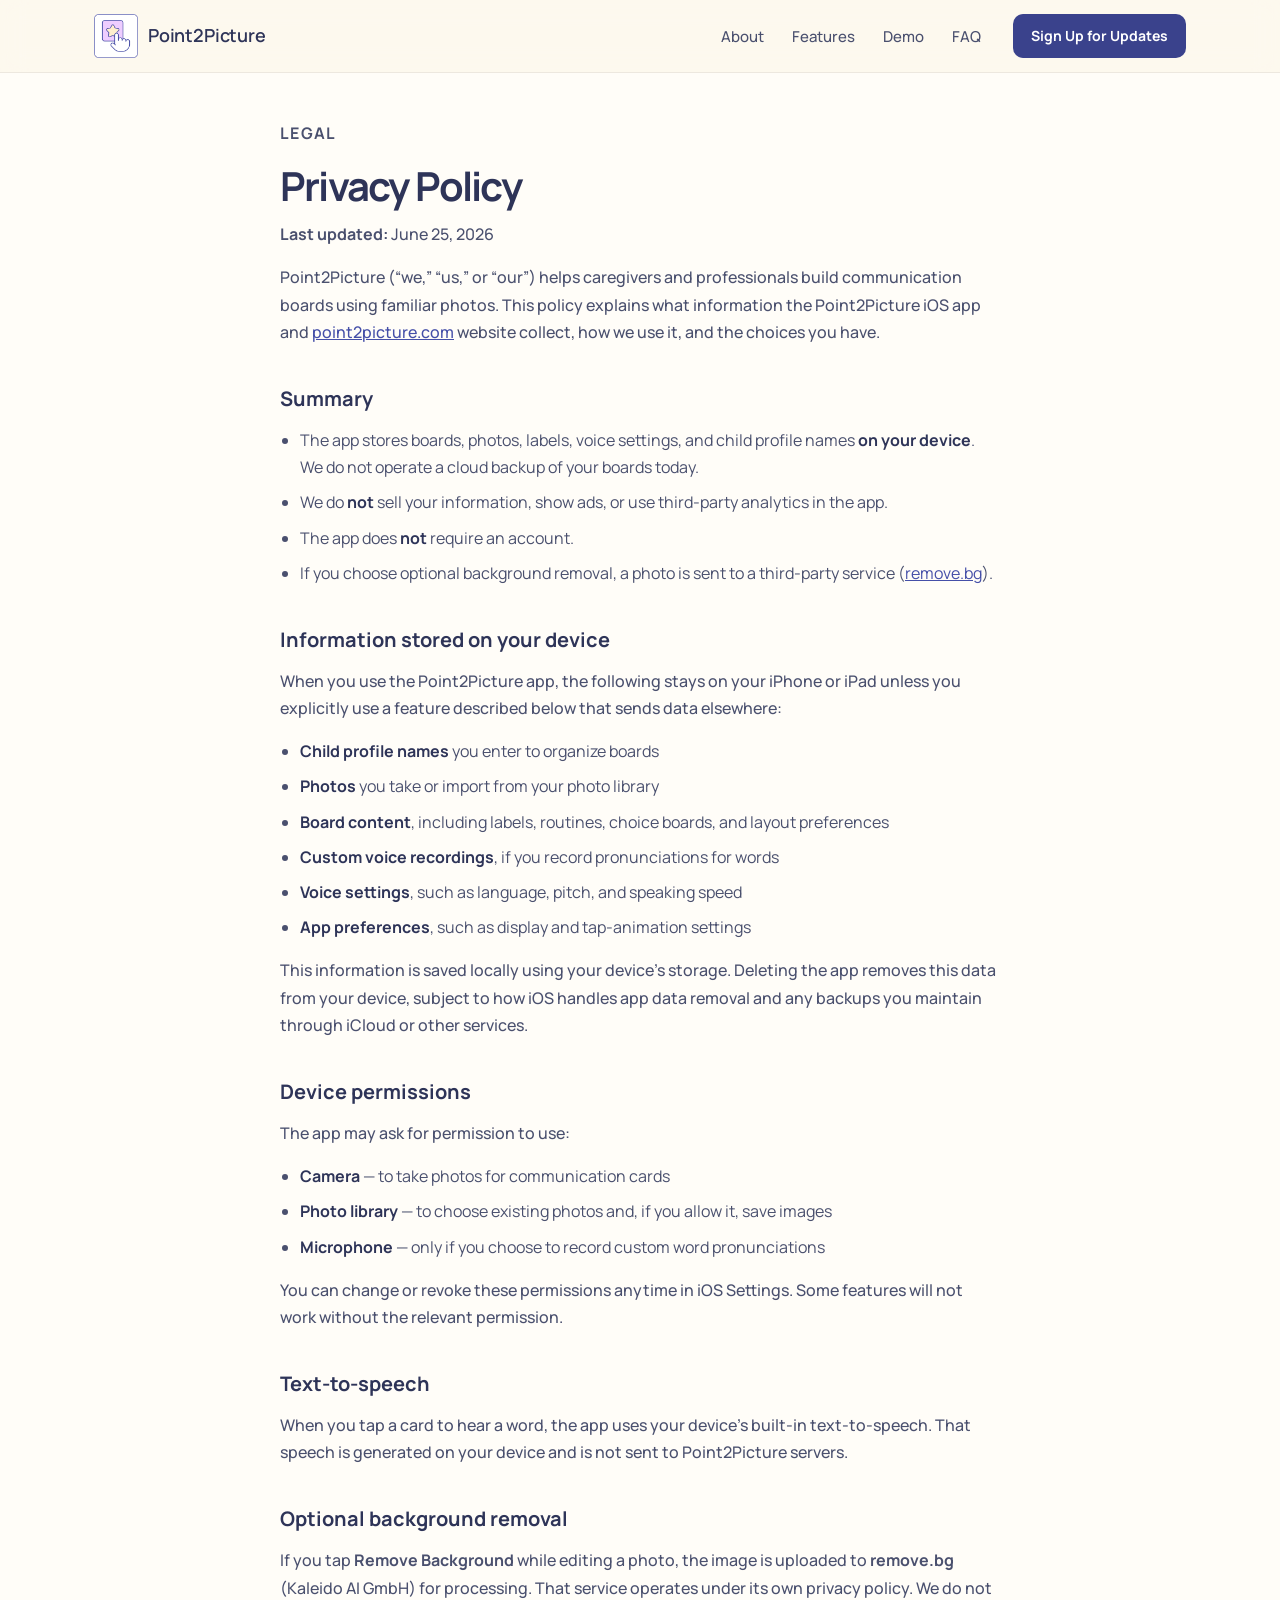
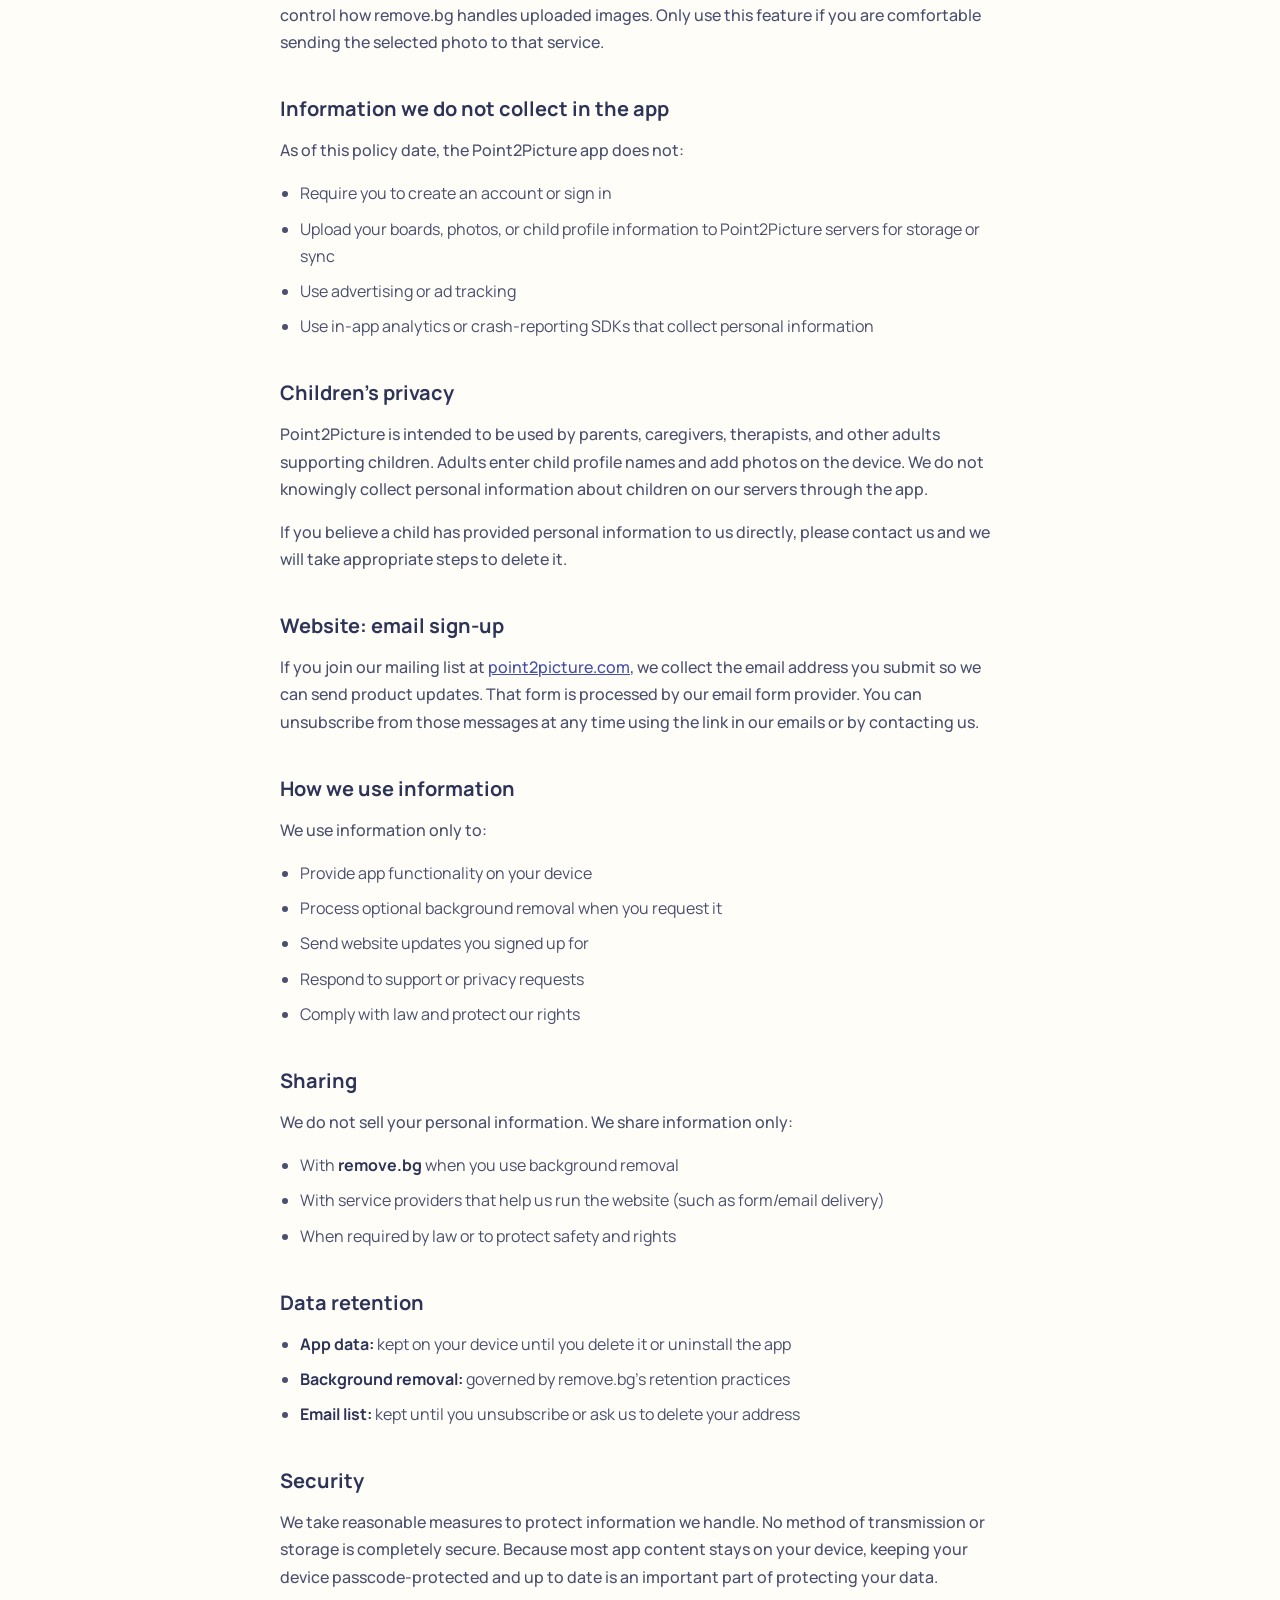
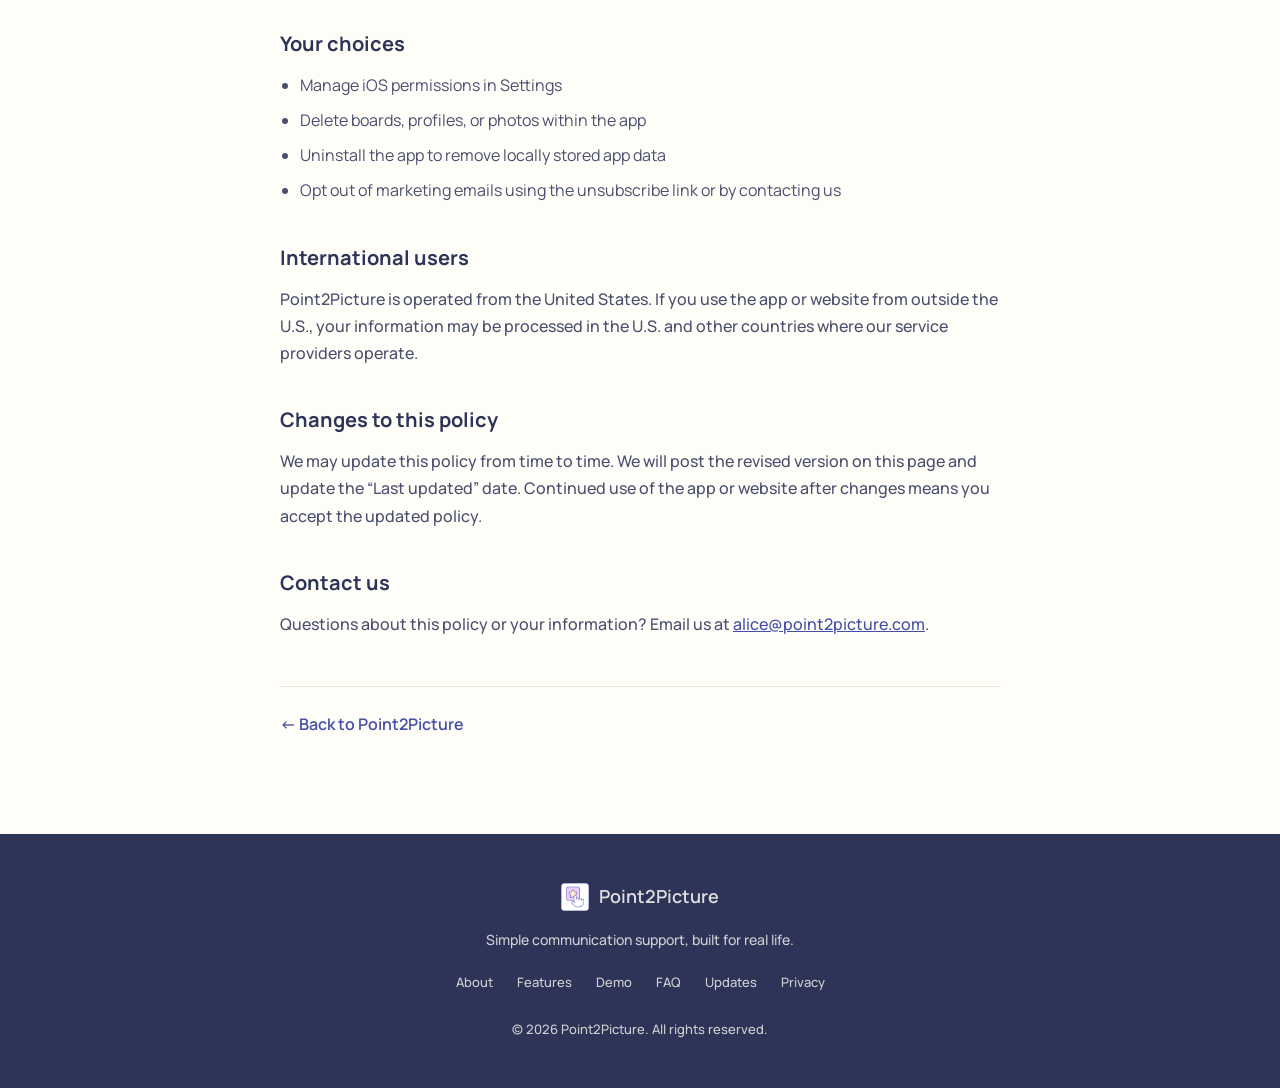
==== privacy.html @ a88112b1 "Add privacy policy page for App Store and website compliance. Co-authored-by: Cursor <cursoragent@cu" ====
<!DOCTYPE html>
<html lang="en">
<head>
  <meta charset="UTF-8">
  <meta name="viewport" content="width=device-width, initial-scale=1.0">
  <meta name="robots" content="index, follow">
  <meta name="description" content="Privacy Policy for the Point2Picture mobile app and point2picture.com website.">
  <meta name="author" content="Point2Picture">
  <meta name="theme-color" content="#FFFDF8">
  <link rel="canonical" href="https://point2picture.com/privacy.html">

  <title>Privacy Policy — Point2Picture</title>

  <meta property="og:type" content="website">
  <meta property="og:site_name" content="Point2Picture">
  <meta property="og:url" content="https://point2picture.com/privacy.html">
  <meta property="og:title" content="Privacy Policy — Point2Picture">
  <meta property="og:description" content="How Point2Picture handles your information in the app and on our website.">

  <link rel="icon" href="assets/logo-mark.png?v=6" type="image/png">
  <link rel="apple-touch-icon" href="assets/logo-mark.png?v=6">
  <link rel="preconnect" href="https://fonts.googleapis.com">
  <link rel="preconnect" href="https://fonts.gstatic.com" crossorigin>
  <link href="https://fonts.googleapis.com/css2?family=Manrope:wght@400..700&display=swap" rel="stylesheet">
  <link rel="stylesheet" href="css/main.css?v=103">
</head>
<body>

  <a class="skip-link" href="#main">Skip to content</a>

  <header class="site-header" role="banner">
    <nav class="nav" aria-label="Main navigation">
      <a href="index.html" class="nav-brand">
        <img class="logo-mark" src="assets/logo-mark-nav.png?v=6" alt="" width="44" height="44" aria-hidden="true">
        <span>Point2Picture</span>
      </a>
      <button class="nav-toggle" type="button" aria-expanded="false" aria-controls="nav-menu" aria-label="Open menu">
        <span></span><span></span><span></span>
      </button>
      <div class="nav-menu" id="nav-menu">
        <ul class="nav-links">
          <li><a href="index.html#routines">About</a></li>
          <li><a href="index.html#features">Features</a></li>
          <li><a href="index.html#demo">Demo</a></li>
          <li><a href="index.html#faq">FAQ</a></li>
        </ul>
        <a href="index.html#updates" class="btn btn-primary btn-sm nav-cta">Sign Up for Updates</a>
      </div>
    </nav>
  </header>

  <main id="main" class="legal-page">
    <div class="container container--narrow">
      <article class="legal-prose">
        <p class="legal-eyebrow">Legal</p>
        <h1>Privacy Policy</h1>
        <p class="legal-meta"><strong>Last updated:</strong> June 25, 2026</p>
        <p class="legal-lead">
          Point2Picture (“we,” “us,” or “our”) helps caregivers and professionals build communication boards using familiar photos. This policy explains what information the Point2Picture iOS app and <a href="https://point2picture.com/">point2picture.com</a> website collect, how we use it, and the choices you have.
        </p>

        <h2>Summary</h2>
        <ul>
          <li>The app stores boards, photos, labels, voice settings, and child profile names <strong>on your device</strong>. We do not operate a cloud backup of your boards today.</li>
          <li>We do <strong>not</strong> sell your information, show ads, or use third-party analytics in the app.</li>
          <li>The app does <strong>not</strong> require an account.</li>
          <li>If you choose optional background removal, a photo is sent to a third-party service (<a href="https://www.remove.bg/privacy" rel="noopener noreferrer" target="_blank">remove.bg</a>).</li>
        </ul>

        <h2>Information stored on your device</h2>
        <p>When you use the Point2Picture app, the following stays on your iPhone or iPad unless you explicitly use a feature described below that sends data elsewhere:</p>
        <ul>
          <li><strong>Child profile names</strong> you enter to organize boards</li>
          <li><strong>Photos</strong> you take or import from your photo library</li>
          <li><strong>Board content</strong>, including labels, routines, choice boards, and layout preferences</li>
          <li><strong>Custom voice recordings</strong>, if you record pronunciations for words</li>
          <li><strong>Voice settings</strong>, such as language, pitch, and speaking speed</li>
          <li><strong>App preferences</strong>, such as display and tap-animation settings</li>
        </ul>
        <p>
          This information is saved locally using your device’s storage. Deleting the app removes this data from your device, subject to how iOS handles app data removal and any backups you maintain through iCloud or other services.
        </p>

        <h2>Device permissions</h2>
        <p>The app may ask for permission to use:</p>
        <ul>
          <li><strong>Camera</strong> — to take photos for communication cards</li>
          <li><strong>Photo library</strong> — to choose existing photos and, if you allow it, save images</li>
          <li><strong>Microphone</strong> — only if you choose to record custom word pronunciations</li>
        </ul>
        <p>You can change or revoke these permissions anytime in iOS Settings. Some features will not work without the relevant permission.</p>

        <h2>Text-to-speech</h2>
        <p>
          When you tap a card to hear a word, the app uses your device’s built-in text-to-speech. That speech is generated on your device and is not sent to Point2Picture servers.
        </p>

        <h2>Optional background removal</h2>
        <p>
          If you tap <strong>Remove Background</strong> while editing a photo, the image is uploaded to <strong>remove.bg</strong> (Kaleido AI GmbH) for processing. That service operates under its own privacy policy. We do not control how remove.bg handles uploaded images. Only use this feature if you are comfortable sending the selected photo to that service.
        </p>

        <h2>Information we do not collect in the app</h2>
        <p>As of this policy date, the Point2Picture app does not:</p>
        <ul>
          <li>Require you to create an account or sign in</li>
          <li>Upload your boards, photos, or child profile information to Point2Picture servers for storage or sync</li>
          <li>Use advertising or ad tracking</li>
          <li>Use in-app analytics or crash-reporting SDKs that collect personal information</li>
        </ul>

        <h2>Children’s privacy</h2>
        <p>
          Point2Picture is intended to be used by parents, caregivers, therapists, and other adults supporting children. Adults enter child profile names and add photos on the device. We do not knowingly collect personal information about children on our servers through the app.
        </p>
        <p>
          If you believe a child has provided personal information to us directly, please contact us and we will take appropriate steps to delete it.
        </p>

        <h2>Website: email sign-up</h2>
        <p>
          If you join our mailing list at <a href="https://point2picture.com/">point2picture.com</a>, we collect the email address you submit so we can send product updates. That form is processed by our email form provider. You can unsubscribe from those messages at any time using the link in our emails or by contacting us.
        </p>

        <h2>How we use information</h2>
        <p>We use information only to:</p>
        <ul>
          <li>Provide app functionality on your device</li>
          <li>Process optional background removal when you request it</li>
          <li>Send website updates you signed up for</li>
          <li>Respond to support or privacy requests</li>
          <li>Comply with law and protect our rights</li>
        </ul>

        <h2>Sharing</h2>
        <p>We do not sell your personal information. We share information only:</p>
        <ul>
          <li>With <strong>remove.bg</strong> when you use background removal</li>
          <li>With service providers that help us run the website (such as form/email delivery)</li>
          <li>When required by law or to protect safety and rights</li>
        </ul>

        <h2>Data retention</h2>
        <ul>
          <li><strong>App data:</strong> kept on your device until you delete it or uninstall the app</li>
          <li><strong>Background removal:</strong> governed by remove.bg’s retention practices</li>
          <li><strong>Email list:</strong> kept until you unsubscribe or ask us to delete your address</li>
        </ul>

        <h2>Security</h2>
        <p>
          We take reasonable measures to protect information we handle. No method of transmission or storage is completely secure. Because most app content stays on your device, keeping your device passcode-protected and up to date is an important part of protecting your data.
        </p>

        <h2>Your choices</h2>
        <ul>
          <li>Manage iOS permissions in Settings</li>
          <li>Delete boards, profiles, or photos within the app</li>
          <li>Uninstall the app to remove locally stored app data</li>
          <li>Opt out of marketing emails using the unsubscribe link or by contacting us</li>
        </ul>

        <h2>International users</h2>
        <p>
          Point2Picture is operated from the United States. If you use the app or website from outside the U.S., your information may be processed in the U.S. and other countries where our service providers operate.
        </p>

        <h2>Changes to this policy</h2>
        <p>
          We may update this policy from time to time. We will post the revised version on this page and update the “Last updated” date. Continued use of the app or website after changes means you accept the updated policy.
        </p>

        <h2>Contact us</h2>
        <p>
          Questions about this policy or your information? Email us at
          <a href="mailto:alice@point2picture.com">alice@point2picture.com</a>.
        </p>

        <p class="legal-back">
          <a href="index.html">&larr; Back to Point2Picture</a>
        </p>
      </article>
    </div>
  </main>

  <footer class="site-footer" role="contentinfo">
    <div class="container footer-inner">
      <div class="footer-brand">
        <img class="logo-mark logo-mark--sm" src="assets/logo-mark.png?v=6" alt="" width="28" height="28" aria-hidden="true">
        <span>Point2Picture</span>
      </div>
      <p class="footer-tagline">Simple communication support, built for real life.</p>
      <ul class="footer-links" aria-label="Footer navigation">
        <li><a href="index.html#routines">About</a></li>
        <li><a href="index.html#features">Features</a></li>
        <li><a href="index.html#demo">Demo</a></li>
        <li><a href="index.html#faq">FAQ</a></li>
        <li><a href="index.html#updates">Updates</a></li>
        <li><a href="privacy.html" aria-current="page">Privacy</a></li>
      </ul>
      <p class="footer-copy">&copy; <span id="year"></span> Point2Picture. All rights reserved.</p>
    </div>
  </footer>

  <script src="js/main.js?v=8" defer></script>
</body>
</html>
---- css/main.css ----
/* Point2Picture — Whimsical, supportive landing page */

*, *::before, *::after {
  box-sizing: border-box;
  margin: 0;
  padding: 0;
}

:root {
  --cream: #FFFDF8;
  --warm-white: #FAF7F0;
  --section-warm: #FAF0DC;
  --sand: #EDE8DF;
  --stone: #5E5038;
  --charcoal: #2E3458;
  --charcoal-soft: #4A506E;
  --muted: #4A506E;
  --teal: #5964C4;
  --teal-soft: #E8EBF6;
  --teal-dark: #3A428C;
  --accent-text: #454FA8;
  --accent-text-hover: #3A428C;
  --icon-teal: #454FA8;
  --icon-coral: #8E2850;
  --icon-blue: #184A7D;
  --icon-sage: #125A3A;
  --border: #9A8868;
  --on-dark: #FFFCF5;
  --on-dark-muted: rgba(255, 252, 245, 0.78);
  --btn-primary: #3A428C;
  --btn-primary-hover: #323B72;
  --on-primary: #FFFFFF;
  --coral: #FF8FAB;
  --coral-soft: #FFE8F0;
  --sage: #6DD4A0;
  --sage-soft: #E0FAEC;
  --blue: #6EB5FF;
  --blue-soft: #E3F2FF;
  --white: #FFFCFA;
  --sans: 'Manrope', system-ui, sans-serif;
  --nav-h: 72px;
  --max: 1140px;
  --narrow: 720px;
  --radius: 12px;
  --radius-lg: 20px;
  --image-radius: 12px;
  --display-tracking: -0.045em;
  --display-word-spacing: -0.08em;
  --shadow-soft: 0 4px 24px rgba(69, 79, 168, 0.08);
  --shadow-medium: 0 8px 40px rgba(69, 79, 168, 0.1);
  --pink-underline: url("data:image/svg+xml,%3Csvg xmlns='http://www.w3.org/2000/svg' viewBox='0 0 200 14' fill='none' preserveAspectRatio='none'%3E%3Cpath d='M4 10 Q100 12.5 196 10' stroke='%23FF8FAB' stroke-width='2.75' stroke-linecap='round'/%3E%3C/svg%3E");
  --pink-underline-bold: url("data:image/svg+xml,%3Csvg xmlns='http://www.w3.org/2000/svg' viewBox='0 0 200 14' fill='none' preserveAspectRatio='none'%3E%3Cpath d='M4 10 Q100 12.5 196 10' stroke='%23FF8FAB' stroke-width='3.75' stroke-linecap='round'/%3E%3C/svg%3E");
  --star-mask: url("data:image/svg+xml,%3Csvg xmlns='http://www.w3.org/2000/svg' viewBox='0 0 100 100'%3E%3Cpath d='M48.95 3.34 Q50 0 51.05 3.34 L61 35 L94.5 35 Q98 35 95.18 37.07 L68 57 L77.92 87.67 Q79 91 76.17 88.95 L50 70 L23.83 88.95 Q21 91 22.08 87.67 L32 57 L4.82 37.07 Q2 35 5.5 35 L39 35 Z' fill='white'/%3E%3C/svg%3E");
}

html {
  scroll-behavior: smooth;
  scroll-padding-top: calc(var(--nav-h) + 16px);
}

body {
  font-family: var(--sans);
  font-size: 17px;
  line-height: 1.65;
  color: var(--charcoal);
  background: var(--cream);
  -webkit-font-smoothing: antialiased;
}

p {
  font-weight: 500;
}

img {
  max-width: 100%;
  height: auto;
  display: block;
}

a {
  color: var(--accent-text);
  transition: color 0.2s;
}

a:hover {
  color: var(--accent-text-hover);
}

.skip-link {
  position: absolute;
  top: -100%;
  left: 1rem;
  z-index: 200;
  padding: 0.625rem 1rem;
  background: var(--charcoal);
  color: var(--white);
  font-size: 0.875rem;
  text-decoration: none;
  border-radius: 6px;
}

.skip-link:focus {
  top: 1rem;
}

.container {
  max-width: var(--max);
  margin: 0 auto;
  padding: 0 24px;
}

.container--narrow {
  max-width: calc(var(--narrow) + 48px);
}

/* ── Header / Nav ── */
.site-header {
  position: fixed;
  top: 0;
  left: 0;
  right: 0;
  z-index: 100;
  background: rgba(250, 240, 220, 0.35);
  backdrop-filter: blur(12px);
  -webkit-backdrop-filter: blur(12px);
  border-bottom: 1px solid var(--sand);
}

.nav {
  max-width: var(--max);
  margin: 0 auto;
  height: var(--nav-h);
  padding: 0 24px;
  display: flex;
  align-items: center;
  justify-content: space-between;
  gap: 24px;
}

.nav-brand {
  display: flex;
  align-items: center;
  gap: 10px;
  text-decoration: none;
  color: var(--charcoal);
  font-family: var(--sans);
  font-size: 1.125rem;
  font-weight: 600;
  letter-spacing: -0.01em;
}

.nav-brand img,
.nav-brand .logo-mark {
  flex-shrink: 0;
  width: 44px;
  height: 44px;
}

.logo-mark {
  display: block;
  width: 32px;
  height: 32px;
  object-fit: contain;
}

.logo-mark--sm {
  width: 28px;
  height: 28px;
}

.nav-toggle {
  display: none;
  flex-direction: column;
  justify-content: center;
  gap: 5px;
  width: 40px;
  height: 40px;
  padding: 8px;
  border: none;
  background: none;
  cursor: pointer;
  border-radius: 8px;
}

.nav-toggle span {
  display: block;
  width: 100%;
  height: 2px;
  background: var(--charcoal);
  border-radius: 1px;
  transition: transform 0.2s, opacity 0.2s;
}

.nav-toggle[aria-expanded="true"] span:nth-child(1) {
  transform: translateY(7px) rotate(45deg);
}

.nav-toggle[aria-expanded="true"] span:nth-child(2) {
  opacity: 0;
}

.nav-toggle[aria-expanded="true"] span:nth-child(3) {
  transform: translateY(-7px) rotate(-45deg);
}

.nav-menu {
  display: flex;
  align-items: center;
  gap: 32px;
}

.nav-links {
  display: flex;
  gap: 28px;
  list-style: none;
}

.nav-links a {
  font-size: 0.9375rem;
  font-weight: 500;
  color: var(--muted);
  text-decoration: none;
  transition: color 0.2s;
}

.nav-links a:hover {
  color: var(--charcoal);
}

.nav-cta {
  white-space: nowrap;
}

/* ── Buttons ── */
.btn {
  display: inline-flex;
  align-items: center;
  justify-content: center;
  gap: 8px;
  font-family: var(--sans);
  font-size: 0.9375rem;
  font-weight: 700;
  text-decoration: none;
  border-radius: 10px;
  border: none;
  cursor: pointer;
  transition: background 0.2s, color 0.2s, border-color 0.2s, transform 0.15s;
  padding: 12px 22px;
}

.btn:active {
  transform: scale(0.98);
}

.btn-primary {
  background: var(--btn-primary);
  color: var(--on-primary);
}

.btn-primary:hover {
  background: var(--btn-primary-hover);
  color: var(--on-primary);
}

.btn-secondary {
  background: transparent;
  color: var(--charcoal);
  border: 1.5px solid var(--border);
}

.btn-secondary:hover {
  border-color: var(--charcoal);
  background: var(--white);
  color: var(--charcoal);
}

.btn-text {
  background: none;
  color: var(--muted);
  padding: 12px 8px;
  font-weight: 700;
}

.btn-text:hover {
  color: var(--charcoal);
}

.btn-sm {
  padding: 10px 18px;
  font-size: 0.875rem;
}

.btn-lg {
  padding: 14px 28px;
  font-size: 1rem;
}

/* ── Hero ── */
.hero {
  position: relative;
  overflow: visible;
  padding-top: calc(var(--nav-h) + 48px);
  padding-bottom: 80px;
  max-width: none;
  width: 100%;
  margin: 0;
  display: grid;
  grid-template-columns: minmax(0, 500px) minmax(0, 1fr);
  grid-template-rows: auto auto;
  gap: 32px;
  align-items: center;
  padding-left: max(24px, calc((100vw - var(--max)) / 2 + 24px));
  padding-right: 0;
}

.hero-content {
  grid-column: 1;
  grid-row: 1;
  padding-right: 16px;
  position: relative;
  z-index: 1;
}

.hero-actions {
  grid-column: 1;
  grid-row: 2;
  align-self: start;
  display: flex;
  flex-wrap: wrap;
  gap: 12px;
  align-items: center;
  margin-bottom: 0;
}

.hero-visual {
  grid-column: 2;
  grid-row: 1 / -1;
  align-self: center;
  display: flex;
  justify-content: flex-end;
  width: 100%;
  min-width: 0;
  position: relative;
  z-index: 1;
}

.eyebrow {
  font-size: 0.8125rem;
  font-weight: 600;
  letter-spacing: 0.06em;
  text-transform: uppercase;
  color: var(--accent-text);
  margin-bottom: 20px;
}

.hero-heading {
  font-family: var(--sans);
  font-size: clamp(2rem, 4vw, 3.125rem);
  font-weight: 500;
  line-height: 1.15;
  letter-spacing: -0.02em;
  text-wrap: pretty;
  color: var(--charcoal);
  margin-bottom: 24px;
}

.hero-underline {
  position: relative;
  white-space: nowrap;
}

.hero-underline::after {
  content: '';
  position: absolute;
  left: -0.08em;
  right: -0.06em;
  bottom: 0.02em;
  height: 0.38em;
  background: var(--pink-underline) no-repeat center bottom / 100% 100%;
  pointer-events: none;
}

.hero-lead {
  font-size: 1.0625rem;
  line-height: 1.7;
  color: var(--charcoal-soft);
  max-width: 480px;
  margin-bottom: 0;
  text-wrap: pretty;
}

.hero-note {
  font-size: 0.875rem;
  color: var(--stone);
  padding-left: 16px;
  border-left: 3px solid var(--teal-soft);
}

.hero-visual img {
  display: block;
  width: 100%;
  max-width: none;
  height: auto;
}

.hero-caption {
  padding: 14px 20px;
  font-size: 0.8125rem;
  color: var(--muted);
  background: var(--white);
  border-top: 1px solid var(--sand);
}

/* ── Sections ── */
.section {
  padding: 96px 0;
}

.section--warm {
  background: var(--section-warm);
}

.section--cream {
  background: var(--white);
}

.section-label {
  position: relative;
  display: inline-block;
  margin-top: 0;
  font-family: inherit;
  line-height: inherit;
  font-size: 0.8125rem;
  font-weight: 700;
  letter-spacing: 0.08em;
  text-transform: uppercase;
  color: var(--accent-text);
  margin-bottom: 16px;
  padding-bottom: 6px;
}

.section-label::after {
  content: '';
  position: absolute;
  left: -0.04em;
  right: -0.04em;
  bottom: 0;
  height: 5px;
  background: var(--pink-underline-bold) no-repeat center bottom / 100% 100%;
  pointer-events: none;
}

.section-label--light {
  color: var(--on-dark-muted);
}

.section-heading {
  font-family: var(--sans);
  font-size: clamp(1.75rem, 3.5vw, 2.375rem);
  font-weight: 600;
  line-height: 1.2;
  letter-spacing: -0.035em;
  word-spacing: -0.06em;
  margin-bottom: 20px;
}

.section-heading--light {
  color: var(--white);
}

.section-intro {
  font-size: 1.0625rem;
  color: var(--charcoal-soft);
  max-width: 560px;
  line-height: 1.7;
}

.section-header {
  margin-bottom: 56px;
}

.section-header--center {
  text-align: center;
}

.section-header--center .section-intro {
  margin: 0 auto;
}

/* ── Empathy section ── */
.empathy-grid {
  margin-bottom: 40px;
}

.empathy-lead {
  font-family: var(--sans);
  font-size: clamp(1.125rem, 2.5vw, 1.375rem);
  font-weight: 500;
  line-height: 1.65;
  color: var(--charcoal-soft);
  margin-bottom: 32px;
  text-wrap: pretty;
}

.empathy-lead em {
  font-style: italic;
  color: var(--accent-text);
}

.empathy-list {
  list-style: none;
  display: flex;
  flex-direction: column;
  gap: 14px;
}

.empathy-list li {
  position: relative;
  padding-left: 24px;
  font-size: 1rem;
  color: var(--charcoal-soft);
  line-height: 1.6;
}

.empathy-list li::before {
  content: '';
  position: absolute;
  left: 0;
  top: 0.55em;
  width: 8px;
  height: 8px;
  border-radius: 50%;
  background: var(--coral);
  opacity: 0.6;
}

.empathy-close {
  font-size: 1.0625rem;
  color: var(--muted);
  padding-top: 32px;
  border-top: 1px solid var(--sand);
  line-height: 1.7;
}

/* ── Info cards section ── */
.info-section-header {
  text-align: center;
  margin-bottom: 48px;
}

.info-cards {
  display: flex;
  flex-wrap: nowrap;
  justify-content: space-between;
  align-items: stretch;
  gap: clamp(32px, 4vw, 56px);
  width: 100%;
}

.info-card {
  display: flex;
  flex-direction: column;
  align-items: center;
  flex: 1 1 0;
  min-width: 0;
  text-align: center;
}

.info-card-image {
  flex-shrink: 0;
  width: 100%;
  max-width: 340px;
  aspect-ratio: 4 / 3;
  border-radius: var(--image-radius);
  overflow: hidden;
  margin-bottom: 28px;
  background: transparent;
}

.info-card-image img {
  width: 100%;
  height: 100%;
  display: block;
  object-fit: cover;
  object-position: center;
}

.info-card-image--contain {
  background: transparent;
}

.info-card-image--placeholder {
  background: #D9D5CF;
}

.info-card-image--contain img {
  object-fit: contain;
  padding: 0;
}

.info-card-title {
  font-family: var(--sans);
  font-size: clamp(1.125rem, 2vw, 1.375rem);
  font-weight: 600;
  letter-spacing: -0.02em;
  margin-bottom: 12px;
  line-height: 1.3;
  color: var(--charcoal);
  text-align: center;
  width: 100%;
}

.info-card-desc {
  font-size: 0.9375rem;
  color: var(--charcoal-soft);
  line-height: 1.65;
  text-align: center;
  width: 100%;
  max-width: 320px;
  margin: 0 auto;
}

.routine-card {
  background: var(--white);
  border: 1px solid var(--sand);
  border-radius: var(--radius);
  padding: 28px 22px;
  transition: box-shadow 0.25s, transform 0.25s;
}

.routine-card:hover {
  box-shadow: var(--shadow-soft);
  transform: translateY(-2px);
}

.routine-icon {
  width: 44px;
  height: 44px;
  border-radius: 10px;
  background: var(--teal-soft);
  color: var(--icon-teal);
  display: flex;
  align-items: center;
  justify-content: center;
  margin-bottom: 18px;
}

.routine-icon svg {
  width: 22px;
  height: 22px;
}

.routine-icon--coral {
  background: var(--coral-soft);
  color: var(--icon-coral);
}

.routine-icon--blue {
  background: var(--blue-soft);
  color: var(--icon-blue);
}

.routine-icon--sage {
  background: var(--sage-soft);
  color: var(--icon-sage);
}

.routine-title {
  font-family: var(--sans);
  font-size: 1.125rem;
  font-weight: 600;
  margin-bottom: 10px;
  line-height: 1.3;
}

.routine-desc {
  font-size: 0.875rem;
  color: var(--muted);
  line-height: 1.6;
}

/* ── Features ── */
.features-layout {
  display: grid;
  grid-template-columns: minmax(0, 0.9fr) minmax(0, 1.1fr);
  gap: 48px;
  align-items: start;
}

.features-visual {
  width: 100%;
  min-width: 0;
}

@media (min-width: 769px) {
  .features-visual {
    /* Align image row with section heading, below the KEY FEATURES label */
    padding-top: calc(0.8125rem * 1.65 + 6px + 16px);
  }
}

.features-list {
  list-style: none;
  margin-top: 36px;
  display: flex;
  flex-direction: column;
  gap: 24px;
}

.feature-item {
  display: flex;
  gap: 16px;
  align-items: flex-start;
}

.feature-marker {
  flex-shrink: 0;
  width: 10px;
  height: 10px;
  border-radius: 50%;
  background: var(--teal);
  margin-top: 8px;
}

.feature-item strong {
  display: block;
  font-size: 1rem;
  font-weight: 600;
  margin-bottom: 4px;
  color: var(--charcoal);
}

.feature-item p {
  font-size: 0.9375rem;
  color: var(--muted);
  line-height: 1.6;
}

.features-demo {
  display: flex;
  flex-wrap: wrap;
  align-items: center;
  gap: 20px clamp(28px, 3.5vw, 40px);
}

.features-demo-phones {
  display: flex;
  flex: 1 1 280px;
  gap: clamp(12px, 2vw, 20px);
  min-width: 0;
}

.features-phone {
  flex: 1 1 0;
  min-width: 0;
  margin: 0;
}

.features-phone img {
  display: block;
  width: 100%;
  height: auto;
}

.features-demo-interactive {
  flex: 0 1 auto;
  min-width: 0;
  padding-left: clamp(8px, 1vw, 12px);
}

.features-tap-card {
  display: flex;
  flex-direction: column;
  align-items: center;
  margin: 0;
  padding: 0;
  border: none;
  background: none;
  cursor: pointer;
  font: inherit;
  color: inherit;
  text-align: center;
  -webkit-tap-highlight-color: transparent;
}

.features-tap-card-image {
  display: block;
  width: clamp(120px, 14vw, 168px);
  border-radius: var(--image-radius);
  overflow: hidden;
  box-shadow: var(--shadow-medium);
  background: var(--warm-white);
  transition: box-shadow 0.15s ease;
}

.features-tap-card-image img {
  display: block;
  width: 100%;
  height: auto;
  aspect-ratio: 1;
  object-fit: cover;
}

.features-tap-label {
  display: block;
  margin-top: 14px;
  font-size: 1.125rem;
  font-weight: 600;
  letter-spacing: -0.02em;
  color: var(--charcoal);
}

.features-tap-card:hover .features-tap-card-image {
  box-shadow: var(--shadow-medium), 0 0 0 3px rgba(69, 79, 168, 0.15);
}

.features-tap-card.is-speaking .features-tap-card-image {
  box-shadow: var(--shadow-soft), 0 0 0 3px rgba(69, 79, 168, 0.25);
}

.features-tap-card.is-tapped .features-tap-card-image {
  animation: tapWigglePulse 0.55s ease;
}

@keyframes tapWigglePulse {
  0% {
    transform: scale(1) rotate(0deg);
  }

  20% {
    transform: scale(1.07) rotate(-4deg);
  }

  40% {
    transform: scale(1.09) rotate(4deg);
  }

  60% {
    transform: scale(1.06) rotate(-2deg);
  }

  80% {
    transform: scale(1.03) rotate(1deg);
  }

  100% {
    transform: scale(1) rotate(0deg);
  }
}

.features-demo-caption {
  flex: 1 1 100%;
  margin: 8px 0 0;
  font-size: 0.8125rem;
  color: var(--stone);
  text-align: center;
}

.panel-star {
  position: relative;
  overflow: hidden;
}

.panel-star::before {
  content: '';
  position: absolute;
  width: 280px;
  height: 280px;
  background: var(--teal);
  opacity: 0.08;
  -webkit-mask: var(--star-mask) center / contain no-repeat;
  mask: var(--star-mask) center / contain no-repeat;
  pointer-events: none;
}

.panel-star--top-right::before {
  top: -50px;
  right: -30px;
}

.panel-star--top-left::before {
  top: -50px;
  left: -30px;
}

.hero.panel-star--hero-left::before {
  top: 60px;
  left: -72px;
  width: 260px;
  height: 260px;
  z-index: 0;
  transform: rotate(-20deg);
  transform-origin: center center;
}

.hero.panel-star {
  overflow: visible;
}

.testimonials-panel.panel-star--testimonials-right::before {
  top: 60px;
  right: -40px;
  left: auto;
  width: 260px;
  height: 260px;
  transform: rotate(20deg);
  transform-origin: center center;
}

.testimonials-panel.panel-star {
  overflow: hidden;
}

.testimonials-header,
.testimonials-grid {
  position: relative;
  z-index: 1;
}

.panel-star--bottom-left::before {
  bottom: -50px;
  left: -30px;
}

.panel-star--bottom-left-sm::after {
  content: '';
  position: absolute;
  bottom: -24px;
  right: -16px;
  left: auto;
  width: 160px;
  height: 160px;
  background: var(--teal);
  opacity: 0.08;
  -webkit-mask: var(--star-mask) center / contain no-repeat;
  mask: var(--star-mask) center / contain no-repeat;
  pointer-events: none;
}

/* ── Testimonials panel ── */
.testimonials-panel {
  background: var(--charcoal);
  border-radius: var(--radius-lg);
  padding: 64px;
}

.testimonials-header {
  text-align: center;
  max-width: 640px;
  margin: 0 auto 48px;
}

.testimonials-grid {
  display: grid;
  grid-template-columns: repeat(3, 1fr);
  gap: 32px;
  align-items: start;
}

.testimonial {
  margin: 0;
  border-left: 3px solid var(--coral);
  padding-left: 24px;
}

.testimonial p {
  font-family: var(--sans);
  font-size: 1.0625rem;
  font-weight: 500;
  font-style: italic;
  line-height: 1.6;
  color: rgba(255, 253, 249, 0.9);
  margin-bottom: 16px;
}

.testimonial footer {
  font-size: 0.8125rem;
  font-weight: 500;
  font-style: normal;
  color: var(--on-dark-muted);
  line-height: 1.5;
}

/* ── Video ── */
.video-wrap {
  margin: 8px auto 0;
  max-width: 480px;
}

@media (min-width: 769px) {
  .video-wrap {
    max-width: 600px;
  }
}

.demo-video {
  width: 100%;
  height: auto;
  aspect-ratio: 16 / 9;
  display: block;
  border-radius: var(--image-radius);
  border: 1px solid var(--sand);
  background: var(--charcoal);
  object-fit: contain;
}

.video-caption {
  margin-top: 16px;
  font-size: 0.875rem;
  color: var(--muted);
  text-align: center;
}

/* ── Story ── */
.story-panel {
  background: var(--warm-white);
  border: 1px solid var(--sand);
  border-radius: var(--radius-lg);
  padding: 56px 48px;
}

.story-text {
  font-size: 1.0625rem;
  line-height: 1.75;
  color: var(--charcoal-soft);
  margin-bottom: 20px;
}

.story-text:last-child {
  margin-bottom: 0;
}

/* ── FAQ ── */
#faq .section-header {
  margin-bottom: 24px;
}

#faq .section-label {
  margin-bottom: 0;
}

.faq-list {
  display: flex;
  flex-direction: column;
  gap: 0;
}

.faq-item {
  background: transparent;
  border: none;
  border-bottom: 1px solid var(--sand);
  border-radius: 0;
  overflow: hidden;
}

.faq-item:last-child {
  border-bottom: none;
}

.faq-item[open] {
  background: transparent;
  box-shadow: none;
}

.faq-item summary {
  padding: 12px 0;
  font-weight: 600;
  font-size: 1rem;
  cursor: pointer;
  list-style: none;
  display: flex;
  align-items: center;
  justify-content: space-between;
  gap: 16px;
  color: var(--charcoal);
  transition: color 0.2s;
}

.faq-item summary::-webkit-details-marker {
  display: none;
}

.faq-item summary::after {
  content: '+';
  font-size: 1.25rem;
  font-weight: 400;
  color: var(--accent-text);
  flex-shrink: 0;
  transition: transform 0.2s;
}

.faq-item[open] summary::after {
  transform: rotate(45deg);
}

.faq-item summary:hover {
  color: var(--accent-text-hover);
}

.faq-answer {
  padding: 0 0 12px;
}

.faq-answer p {
  font-size: 0.9375rem;
  color: var(--muted);
  line-height: 1.65;
}

.faq-answer p + p {
  margin-top: 12px;
}

/* ── CTA ── */
.cta-section {
  padding-bottom: 120px;
}

.cta-panel {
  text-align: center;
  background: var(--warm-white);
  border: 1px solid var(--sand);
  border-radius: var(--radius-lg);
  padding: 64px 48px;
}

.cta-heading {
  font-family: var(--sans);
  font-size: clamp(1.75rem, 3vw, 2.25rem);
  font-weight: 600;
  margin-bottom: 16px;
  letter-spacing: -0.035em;
  word-spacing: -0.06em;
}

.cta-lead {
  font-size: 1.0625rem;
  color: var(--charcoal-soft);
  max-width: 480px;
  margin: 0 auto 32px;
  line-height: 1.7;
}

.cta-actions {
  display: flex;
  flex-wrap: wrap;
  gap: 12px;
  justify-content: center;
  margin-bottom: 48px;
}

.updates-form {
  max-width: 440px;
  margin: 0 auto;
  padding-top: 40px;
  border-top: 1px solid var(--sand);
}

.updates-label {
  display: block;
  font-size: 0.875rem;
  font-weight: 600;
  margin-bottom: 12px;
  color: var(--charcoal);
}

.updates-row {
  display: flex;
  gap: 8px;
}

.updates-row input {
  flex: 1;
  min-width: 0;
  padding: 12px 16px;
  font-family: var(--sans);
  font-size: 0.9375rem;
  border: 1.5px solid var(--sand);
  border-radius: 10px;
  background: var(--white);
  color: var(--charcoal);
  transition: border-color 0.2s;
}

.updates-row input:focus {
  outline: none;
  border-color: var(--accent-text);
}

.updates-row input::placeholder {
  color: var(--stone);
}

.updates-note {
  margin-top: 12px;
  font-size: 0.8125rem;
  color: var(--stone);
}

/* ── Footer ── */
.site-footer {
  background: var(--charcoal);
  color: var(--on-dark-muted);
  padding: 48px 0;
}

.footer-inner {
  text-align: center;
  display: flex;
  flex-direction: column;
  align-items: center;
  gap: 16px;
}

.footer-brand {
  display: flex;
  align-items: center;
  gap: 10px;
  font-family: var(--sans);
  font-size: 1.125rem;
  font-weight: 600;
  color: rgba(255, 253, 249, 0.85);
}

.footer-tagline {
  font-size: 0.875rem;
  color: var(--on-dark-muted);
}

.footer-links {
  display: flex;
  flex-wrap: wrap;
  gap: 24px;
  list-style: none;
  justify-content: center;
}

.footer-links a {
  font-size: 0.8125rem;
  font-weight: 500;
  color: var(--on-dark-muted);
  text-decoration: none;
  transition: color 0.2s;
}

.footer-links a:hover {
  color: var(--on-dark);
}

.footer-copy {
  font-size: 0.8125rem;
  margin-top: 8px;
}

/* ── Legal pages ── */
.legal-page {
  padding: calc(var(--nav-h) + 48px) 0 80px;
}

.legal-prose {
  max-width: var(--narrow);
  margin: 0 auto;
}

.legal-prose h1 {
  font-size: clamp(2rem, 5vw, 2.5rem);
  font-weight: 700;
  letter-spacing: var(--display-tracking);
  color: var(--charcoal);
  line-height: 1.15;
  margin-bottom: 12px;
}

.legal-eyebrow {
  font-size: 0.8125rem;
  font-weight: 700;
  letter-spacing: 0.08em;
  text-transform: uppercase;
  color: var(--accent-text);
  margin-bottom: 12px;
}

.legal-meta {
  font-size: 0.9375rem;
  color: var(--stone);
  margin-bottom: 24px;
}

.legal-lead {
  font-size: 1.0625rem;
  line-height: 1.7;
  margin-bottom: 32px;
}

.legal-prose h2 {
  font-size: 1.25rem;
  font-weight: 700;
  color: var(--charcoal);
  margin-top: 36px;
  margin-bottom: 12px;
}

.legal-prose p,
.legal-prose li {
  color: var(--charcoal-soft);
  font-size: 1rem;
  line-height: 1.7;
}

.legal-prose p {
  margin-bottom: 16px;
}

.legal-prose ul {
  margin: 0 0 16px 1.25rem;
  padding: 0;
}

.legal-prose li {
  margin-bottom: 8px;
}

.legal-prose li strong {
  color: var(--charcoal);
}

.legal-back {
  margin-top: 48px;
  padding-top: 24px;
  border-top: 1px solid var(--sand);
}

.legal-back a {
  font-weight: 600;
  text-decoration: none;
}

/* ── Animations ── */
@keyframes fadeUp {
  from {
    opacity: 0;
    transform: translateY(20px);
  }
  to {
    opacity: 1;
    transform: translateY(0);
  }
}

.fade-up {
  animation: fadeUp 0.7s cubic-bezier(0.22, 1, 0.36, 1) both;
}

.fade-up-1 { animation-delay: 0.05s; }
.fade-up-2 { animation-delay: 0.15s; }
.fade-up-3 { animation-delay: 0.25s; }
.fade-up-4 { animation-delay: 0.35s; }
.fade-up-5 { animation-delay: 0.45s; }

.reveal {
  opacity: 0;
  transform: translateY(16px);
  transition: opacity 0.6s cubic-bezier(0.22, 1, 0.36, 1), transform 0.6s cubic-bezier(0.22, 1, 0.36, 1);
}

.reveal.is-visible {
  opacity: 1;
  transform: translateY(0);
}

/* ── Responsive ── */
@media (max-width: 1024px) {
  .features-layout {
    grid-template-columns: 1fr;
    gap: 48px;
  }

  .features-visual {
    padding-top: 0;
  }

  .features-demo {
    flex-wrap: wrap;
    justify-content: center;
  }

  .features-demo-phones {
    flex: 1 1 100%;
    max-width: 520px;
    margin: 0 auto;
  }

  .features-demo-interactive {
    flex: 1 1 100%;
    display: flex;
    justify-content: center;
    padding-left: 0;
  }

  .features-demo-caption {
    text-align: center;
  }

  .testimonials-panel {
    padding: 48px 40px;
  }

  .story-panel {
    padding: 48px 40px;
  }

  .testimonials-grid {
    grid-template-columns: 1fr;
    gap: 40px;
  }

  /* Hero: favor image width — shrink text before image on mid-size screens */
  .hero {
    grid-template-columns: minmax(0, clamp(260px, 34vw, 380px)) minmax(min(42vw, 440px), 1fr);
    gap: 24px;
  }

  .hero-content {
    padding-right: 8px;
  }

  .hero-heading {
    font-size: clamp(1.5rem, 2.6vw, 2.25rem);
    margin-bottom: 18px;
  }

  .hero-underline {
    white-space: normal;
  }

  .hero-lead {
    font-size: 0.9375rem;
    line-height: 1.65;
    max-width: none;
    margin-bottom: 0;
  }

  .hero-actions {
    gap: 10px;
  }

  .hero-actions .btn {
    padding: 11px 18px;
    font-size: 0.875rem;
  }

  .eyebrow {
    font-size: 0.75rem;
    margin-bottom: 14px;
  }
}

@media (max-width: 960px) {
  .info-section-header {
    text-align: center;
    margin-bottom: 32px;
  }

  .info-cards {
    flex-direction: column;
    align-items: center;
    gap: 48px;
  }

  .info-card {
    flex: none;
    width: 100%;
    max-width: 420px;
  }

  .info-card-desc {
    max-width: 360px;
  }
}

@media (max-width: 768px) {
  .nav-toggle {
    display: flex;
  }

  .nav-menu {
    display: none;
    position: fixed;
    top: var(--nav-h);
    left: 0;
    right: 0;
    flex-direction: column;
    align-items: stretch;
    gap: 0;
    background: rgba(250, 240, 220, 0.35);
    border-bottom: 1px solid var(--sand);
    padding: 20px 24px 24px;
    box-shadow: var(--shadow-soft);
  }

  .nav-menu.is-open {
    display: flex;
  }

  .nav-links {
    flex-direction: column;
    gap: 0;
    width: 100%;
    margin-bottom: 16px;
  }

  .nav-links a {
    display: block;
    padding: 12px 0;
    border-bottom: 1px solid var(--sand);
  }

  .nav-links li:last-child a {
    border-bottom: none;
  }

  .nav-cta {
    width: 100%;
    text-align: center;
  }

  .hero {
    display: flex;
    flex-direction: column;
    max-width: var(--max);
    margin: 0 auto;
    padding-top: calc(var(--nav-h) + 32px);
    padding-bottom: 64px;
    padding-left: 24px;
    padding-right: 24px;
    gap: 32px;
  }

  .hero-content,
  .hero-visual,
  .hero-actions {
    grid-column: auto;
    grid-row: auto;
    width: 100%;
  }

  .hero-content {
    order: 1;
    padding-right: 0;
  }

  .hero-visual {
    order: 2;
    justify-content: center;
    margin: 0;
    overflow: visible;
  }

  .hero-visual img {
    width: 97%;
    max-width: 97%;
    transform: translateX(2%);
  }

  .hero-actions {
    order: 3;
    flex-direction: column;
    align-items: stretch;
  }

  .hero-actions .btn {
    width: 100%;
    justify-content: center;
  }

  .hero-actions .btn-text {
    text-align: center;
  }

  .section {
    padding: 72px 0;
  }

  .testimonials-panel {
    padding: 40px 28px;
  }

  .story-panel {
    padding: 40px 28px;
  }

  .cta-panel {
    padding: 48px 24px;
  }

  .updates-row {
    flex-direction: column;
  }

  .updates-row .btn {
    width: 100%;
  }
}

@media (max-width: 480px) {
  body {
    font-size: 16px;
  }

  .hero-heading {
    font-size: 1.875rem;
  }
}

@media (prefers-reduced-motion: reduce) {
  html {
    scroll-behavior: auto;
  }

  .fade-up {
    animation: none;
    opacity: 1;
    transform: none;
  }

  .reveal {
    opacity: 1;
    transform: none;
    transition: none;
  }

  .btn:active,
  .routine-card:hover {
    transform: none;
  }

  .features-tap-card.is-tapped .features-tap-card-image {
    animation: none;
  }
}
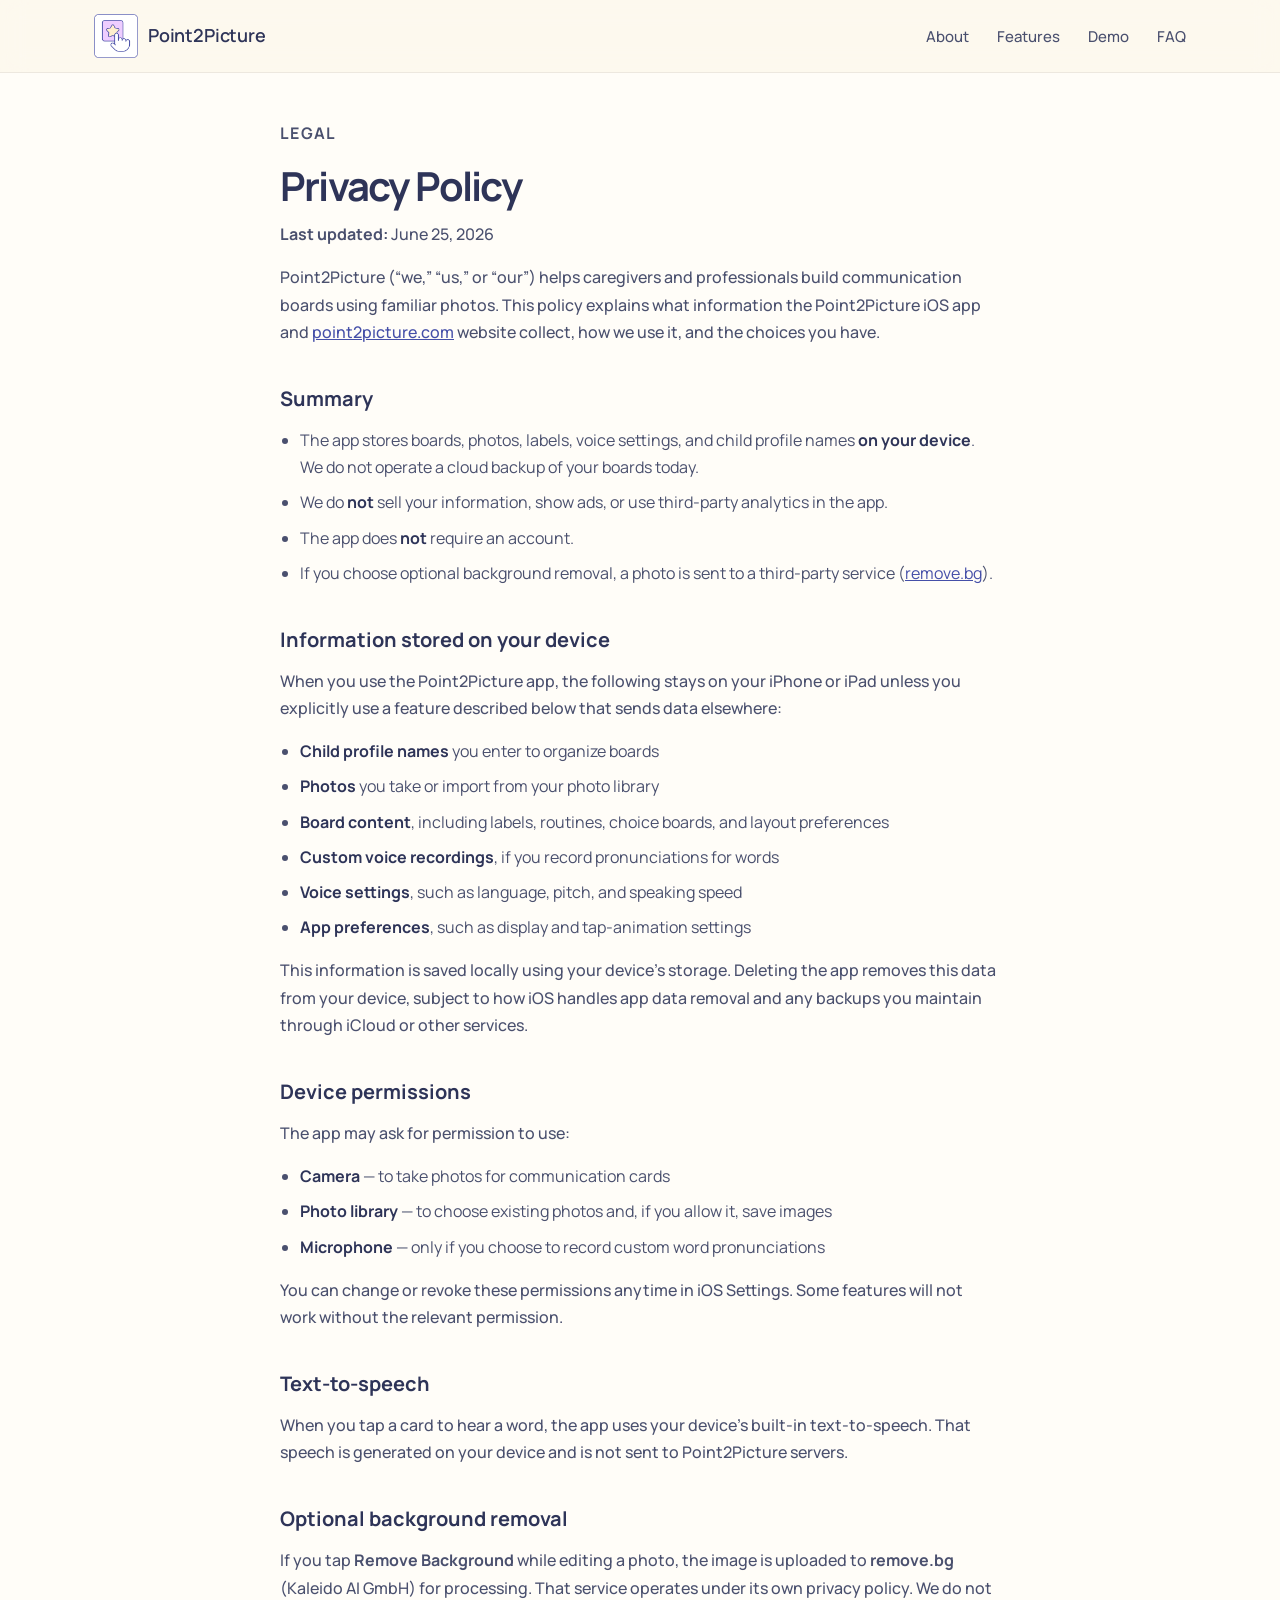
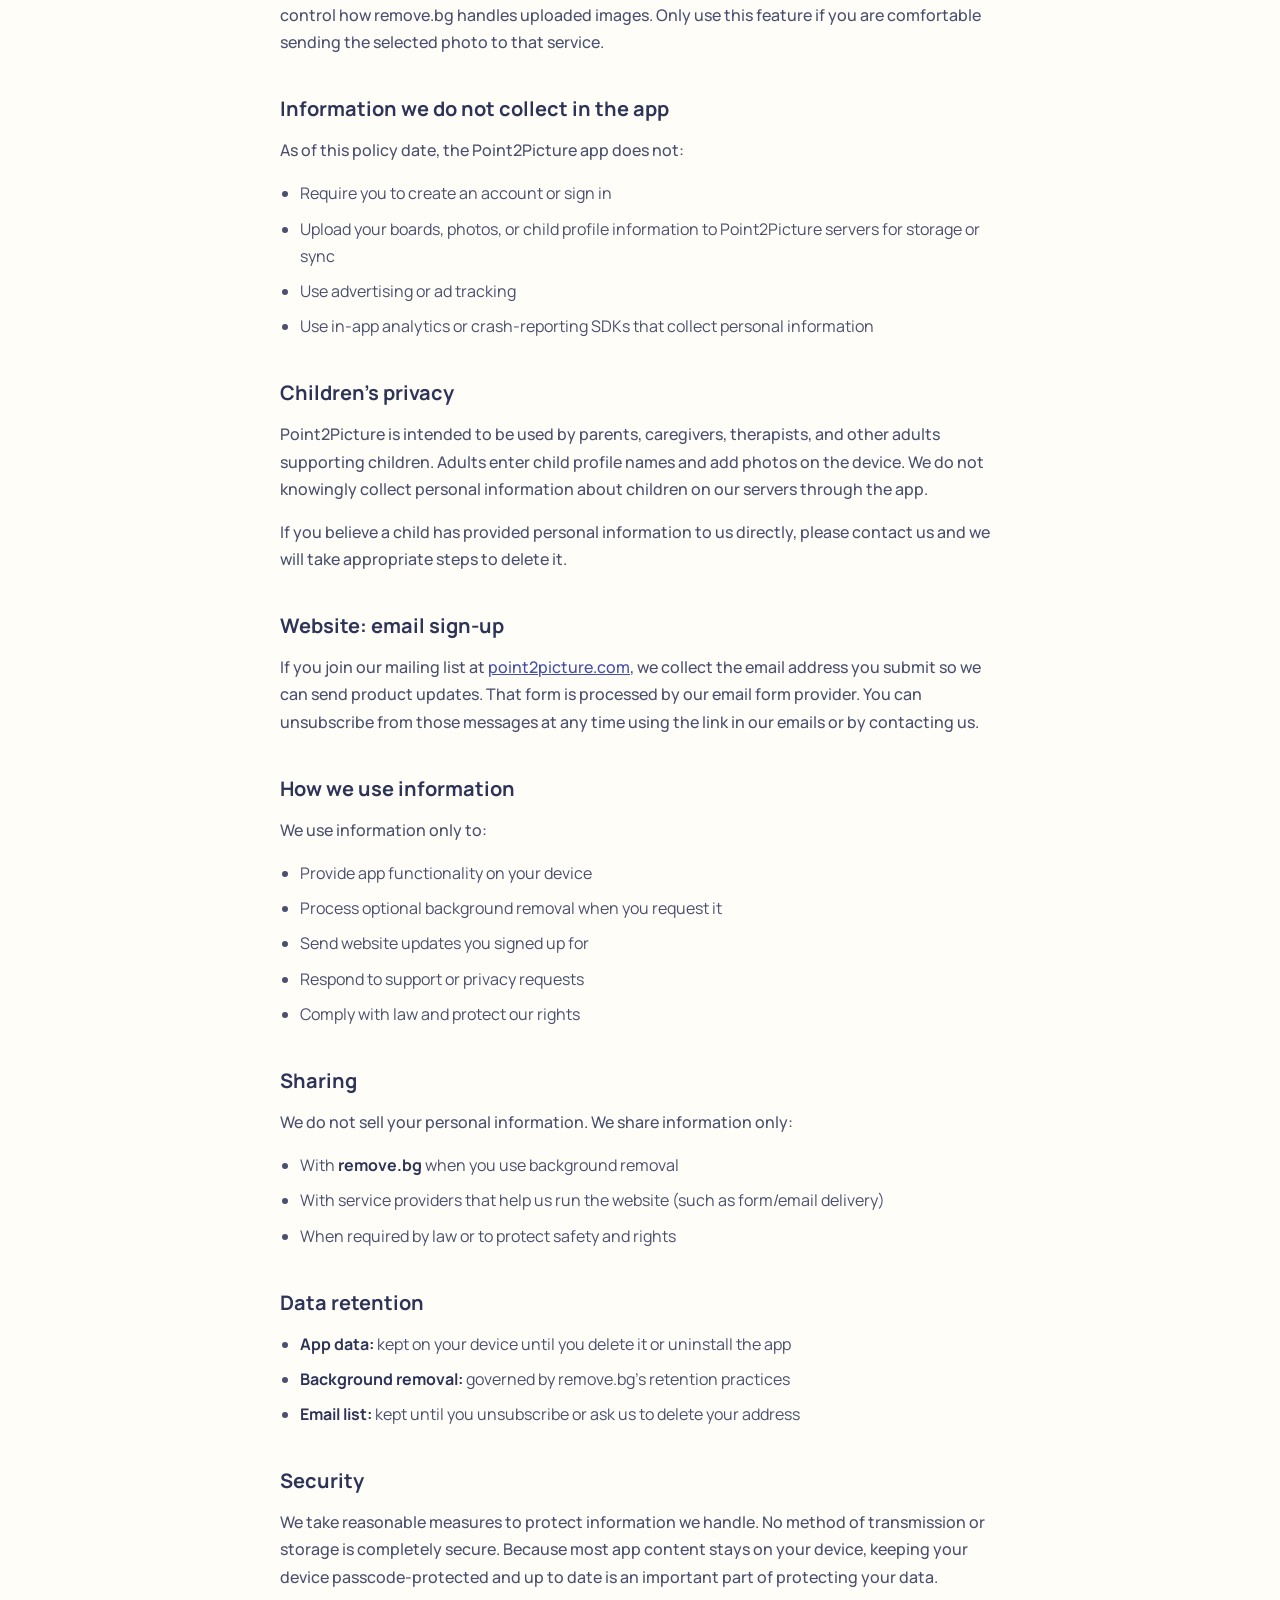
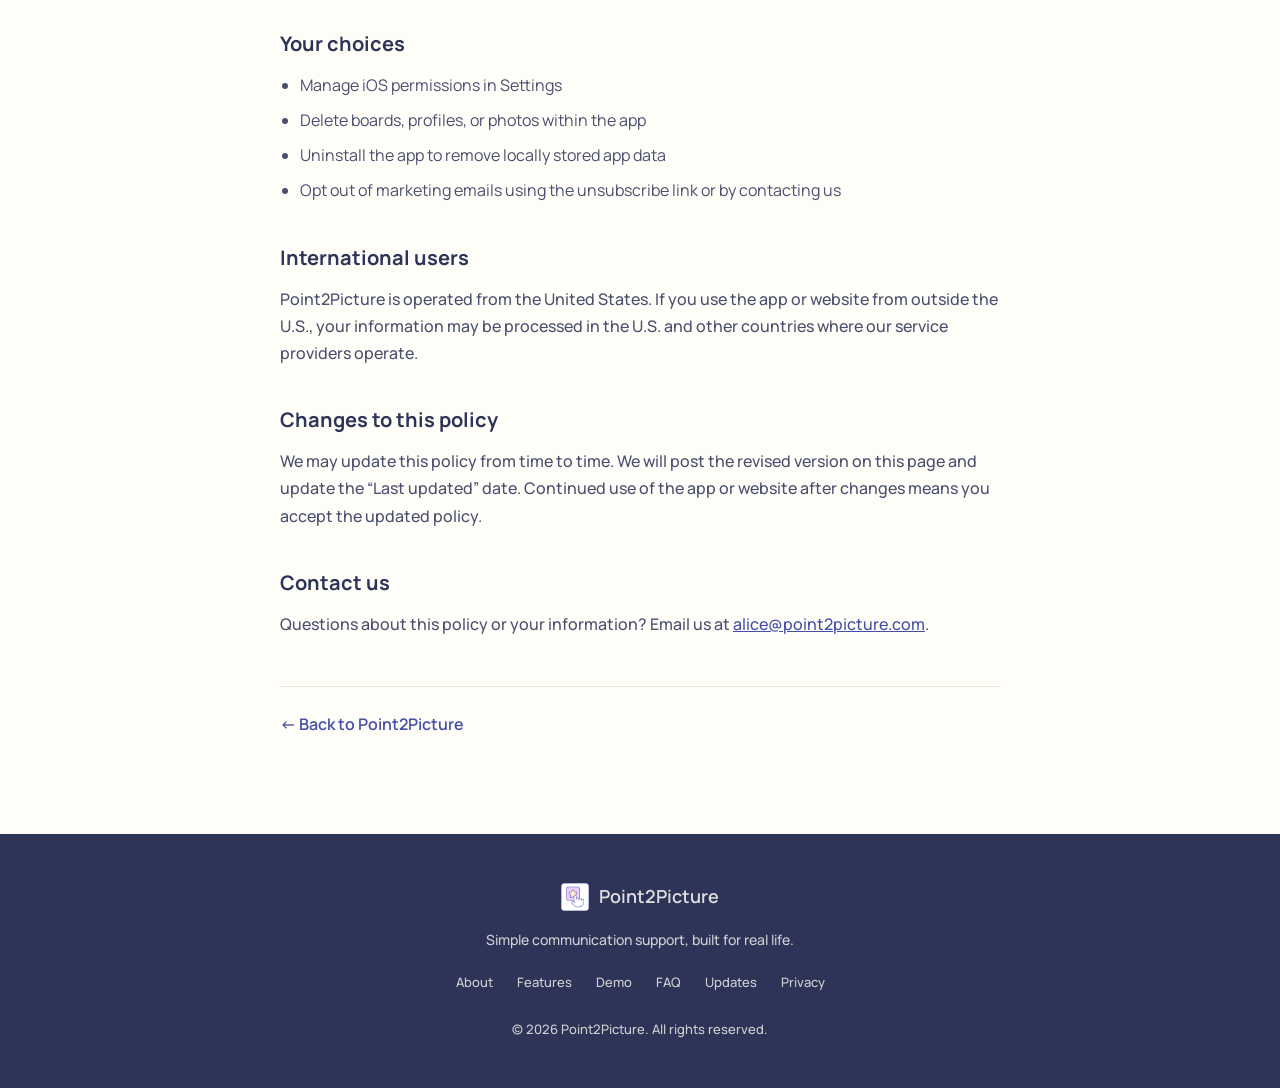
==== commit 76eee7d8: "Add App Store download CTAs with the official Apple badge. Point users to the live App Store listing" ====
--- a/privacy.html
+++ b/privacy.html
@@ -44,7 +44,6 @@
           <li><a href="index.html#demo">Demo</a></li>
           <li><a href="index.html#faq">FAQ</a></li>
         </ul>
-        <a href="index.html#updates" class="btn btn-primary btn-sm nav-cta">Sign Up for Updates</a>
       </div>
     </nav>
   </header>
--- a/css/main.css
+++ b/css/main.css
@@ -295,6 +295,31 @@
   font-size: 1rem;
 }
 
+/* Official Apple App Store badge — do not recolor or restyle the artwork */
+.app-store-badge {
+  display: inline-flex;
+  flex-shrink: 0;
+  line-height: 0;
+  color: inherit;
+  transition: opacity 0.2s;
+}
+
+.app-store-badge:hover,
+.app-store-badge:focus-visible {
+  opacity: 0.88;
+  color: inherit;
+}
+
+.app-store-badge img {
+  display: block;
+  width: auto;
+  height: 40px;
+}
+
+.app-store-badge--lg img {
+  height: 48px;
+}
+
 /* ── Hero ── */
 .hero {
   position: relative;
@@ -332,6 +357,13 @@
   margin-bottom: 0;
 }
 
+.hero-actions .btn {
+  height: 40px;
+  padding-top: 0;
+  padding-bottom: 0;
+  box-sizing: border-box;
+}
+
 .hero-visual {
   grid-column: 2;
   grid-row: 1 / -1;
@@ -1252,6 +1284,15 @@
   margin-top: 8px;
 }
 
+.footer-legal {
+  font-size: 0.6875rem;
+  line-height: 1.5;
+  color: var(--on-dark-muted);
+  margin-top: 16px;
+  max-width: 52rem;
+  opacity: 0.85;
+}
+
 /* ── Legal pages ── */
 .legal-page {
   padding: calc(var(--nav-h) + 48px) 0 80px;
@@ -1445,7 +1486,8 @@
   }
 
   .hero-actions .btn {
-    padding: 11px 18px;
+    height: 40px;
+    padding: 0 18px;
     font-size: 0.875rem;
   }
 
@@ -1573,6 +1615,10 @@
     justify-content: center;
   }
 
+  .hero-actions .app-store-badge {
+    align-self: center;
+  }
+
   .hero-actions .btn-text {
     text-align: center;
   }
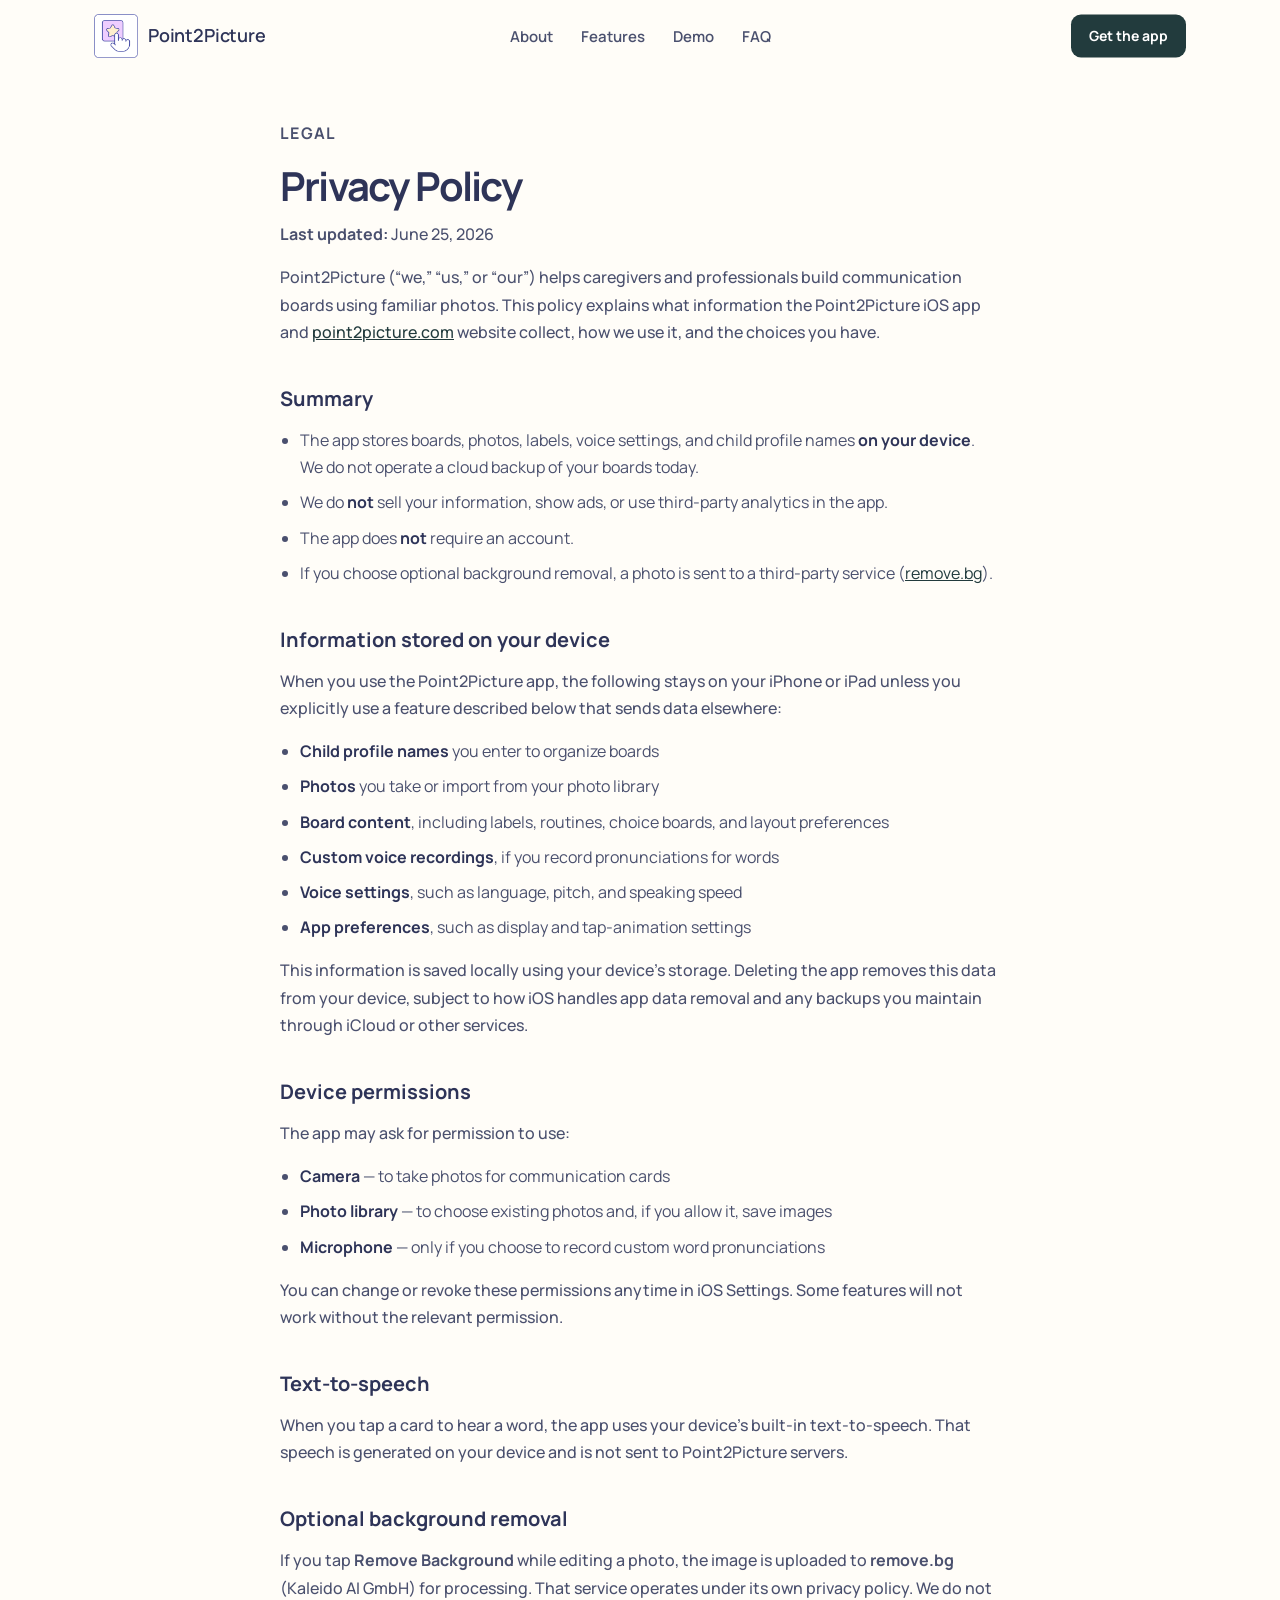
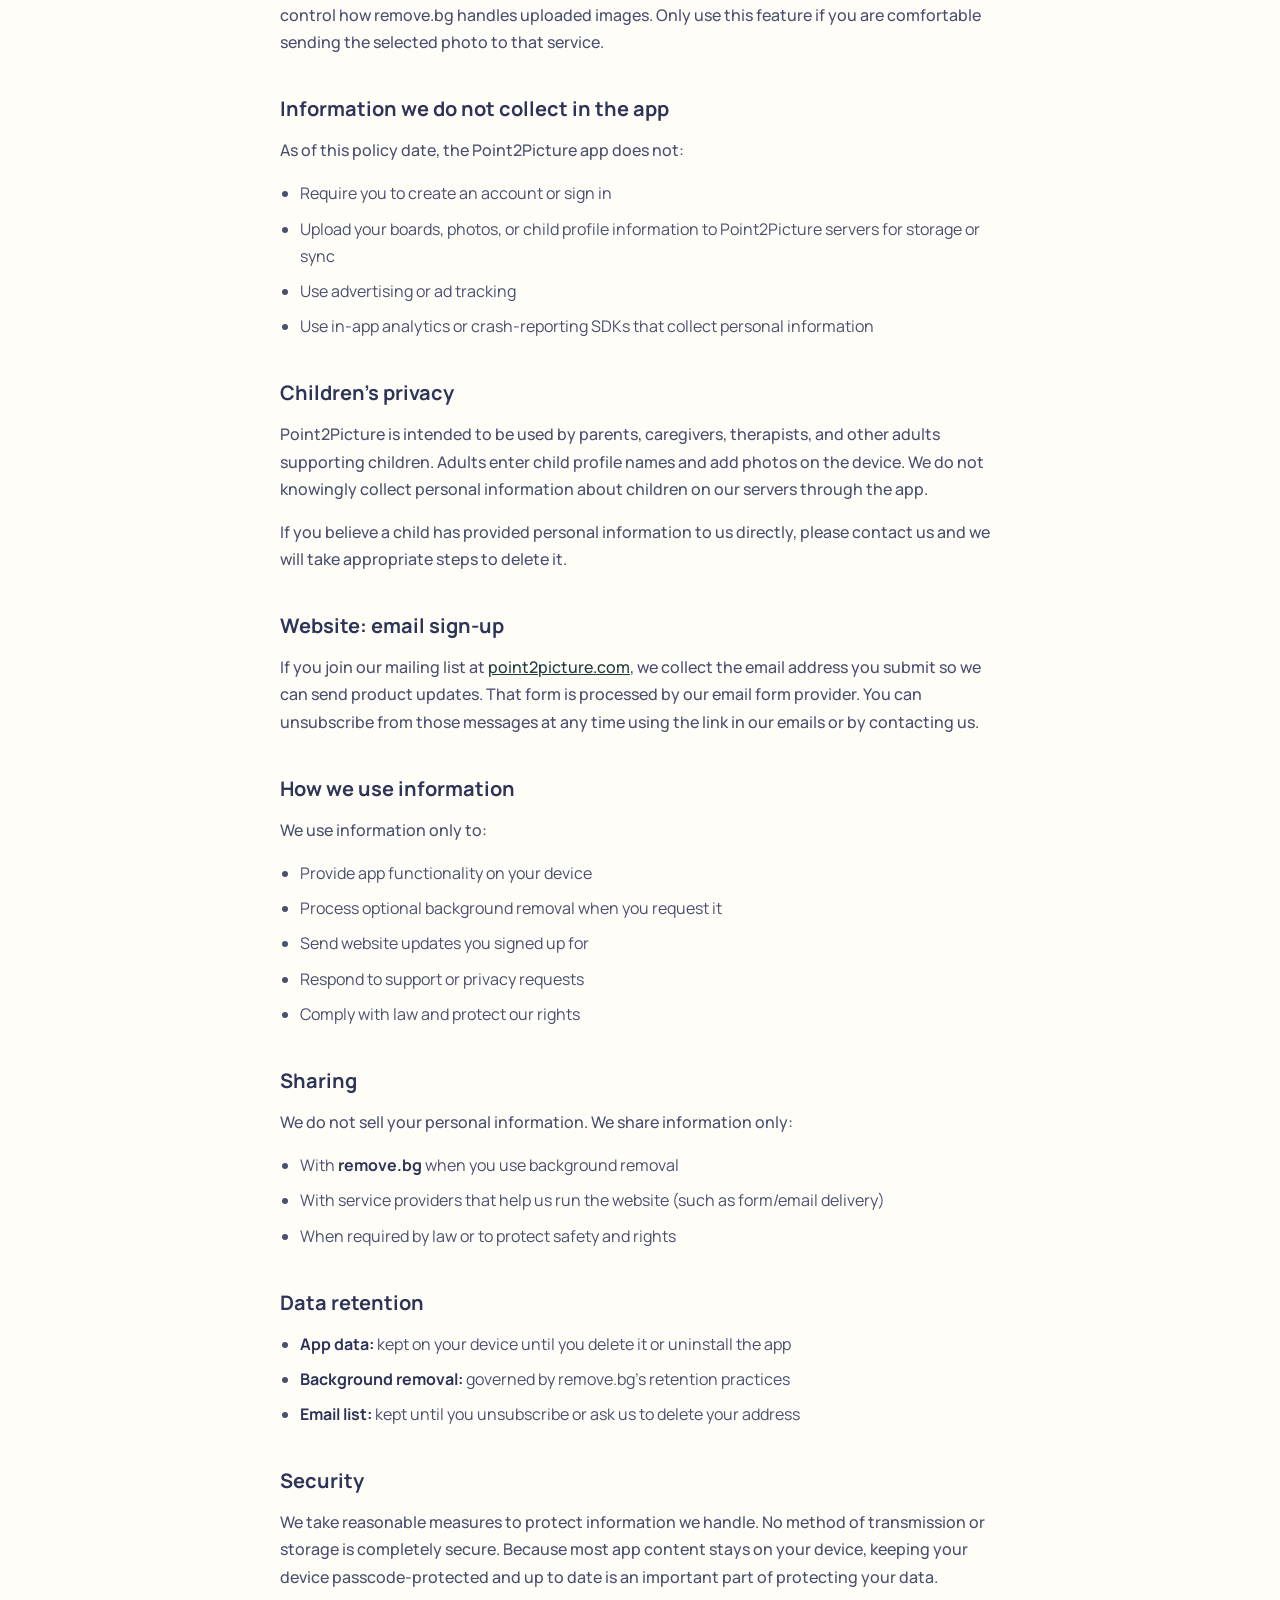
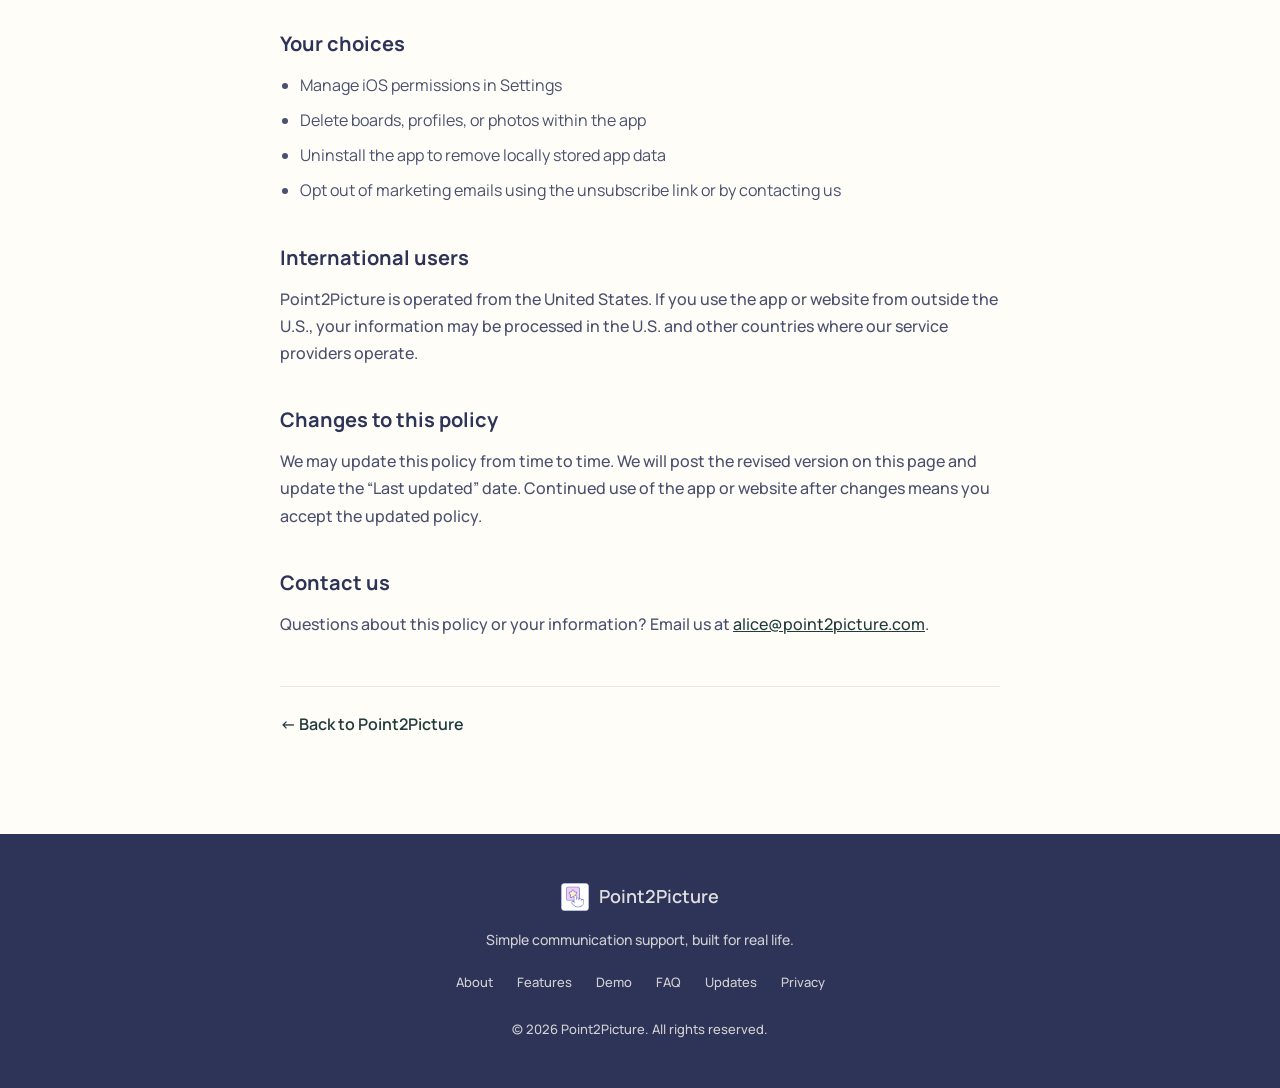
==== commit c955237d: "Refresh hero, header, and accent styling for the live app launch. Update hero copy and CTAs, center " ====
--- a/privacy.html
+++ b/privacy.html
@@ -22,7 +22,7 @@
   <link rel="preconnect" href="https://fonts.googleapis.com">
   <link rel="preconnect" href="https://fonts.gstatic.com" crossorigin>
   <link href="https://fonts.googleapis.com/css2?family=Manrope:wght@400..700&display=swap" rel="stylesheet">
-  <link rel="stylesheet" href="css/main.css?v=103">
+  <link rel="stylesheet" href="css/main.css?v=122">
 </head>
 <body>
 
@@ -44,6 +44,12 @@
           <li><a href="index.html#demo">Demo</a></li>
           <li><a href="index.html#faq">FAQ</a></li>
         </ul>
+        <a
+          href="https://apps.apple.com/us/app/point2picture/id6755315857"
+          class="btn btn-primary btn-sm nav-cta"
+          target="_blank"
+          rel="noopener noreferrer"
+        >Get the app</a>
       </div>
     </nav>
   </header>
--- a/css/main.css
+++ b/css/main.css
@@ -9,26 +9,26 @@
 :root {
   --cream: #FFFDF8;
   --warm-white: #FAF7F0;
-  --section-warm: #FAF0DC;
+  --section-warm: #EDE8DA;
   --sand: #EDE8DF;
   --stone: #5E5038;
   --charcoal: #2E3458;
   --charcoal-soft: #4A506E;
   --muted: #4A506E;
-  --teal: #5964C4;
-  --teal-soft: #E8EBF6;
-  --teal-dark: #3A428C;
-  --accent-text: #454FA8;
-  --accent-text-hover: #3A428C;
-  --icon-teal: #454FA8;
+  --teal: #223B3D;
+  --teal-soft: #DCE8E9;
+  --teal-dark: #1A2E30;
+  --accent-text: #223B3D;
+  --accent-text-hover: #1A2E30;
+  --icon-teal: #223B3D;
   --icon-coral: #8E2850;
   --icon-blue: #184A7D;
   --icon-sage: #125A3A;
   --border: #9A8868;
   --on-dark: #FFFCF5;
   --on-dark-muted: rgba(255, 252, 245, 0.78);
-  --btn-primary: #3A428C;
-  --btn-primary-hover: #323B72;
+  --btn-primary: #223B3D;
+  --btn-primary-hover: #1A2E30;
   --on-primary: #FFFFFF;
   --coral: #FF8FAB;
   --coral-soft: #FFE8F0;
@@ -46,8 +46,8 @@
   --image-radius: 12px;
   --display-tracking: -0.045em;
   --display-word-spacing: -0.08em;
-  --shadow-soft: 0 4px 24px rgba(69, 79, 168, 0.08);
-  --shadow-medium: 0 8px 40px rgba(69, 79, 168, 0.1);
+  --shadow-soft: 0 4px 24px rgba(34, 59, 61, 0.1);
+  --shadow-medium: 0 8px 40px rgba(34, 59, 61, 0.12);
   --pink-underline: url("data:image/svg+xml,%3Csvg xmlns='http://www.w3.org/2000/svg' viewBox='0 0 200 14' fill='none' preserveAspectRatio='none'%3E%3Cpath d='M4 10 Q100 12.5 196 10' stroke='%23FF8FAB' stroke-width='2.75' stroke-linecap='round'/%3E%3C/svg%3E");
   --pink-underline-bold: url("data:image/svg+xml,%3Csvg xmlns='http://www.w3.org/2000/svg' viewBox='0 0 200 14' fill='none' preserveAspectRatio='none'%3E%3Cpath d='M4 10 Q100 12.5 196 10' stroke='%23FF8FAB' stroke-width='3.75' stroke-linecap='round'/%3E%3C/svg%3E");
   --star-mask: url("data:image/svg+xml,%3Csvg xmlns='http://www.w3.org/2000/svg' viewBox='0 0 100 100'%3E%3Cpath d='M48.95 3.34 Q50 0 51.05 3.34 L61 35 L94.5 35 Q98 35 95.18 37.07 L68 57 L77.92 87.67 Q79 91 76.17 88.95 L50 70 L23.83 88.95 Q21 91 22.08 87.67 L32 57 L4.82 37.07 Q2 35 5.5 35 L39 35 Z' fill='white'/%3E%3C/svg%3E");
@@ -120,10 +120,7 @@
   left: 0;
   right: 0;
   z-index: 100;
-  background: rgba(250, 240, 220, 0.35);
-  backdrop-filter: blur(12px);
-  -webkit-backdrop-filter: blur(12px);
-  border-bottom: 1px solid var(--sand);
+  background: var(--cream);
 }
 
 .nav {
@@ -134,10 +131,12 @@
   display: flex;
   align-items: center;
   justify-content: space-between;
-  gap: 24px;
+  position: relative;
 }
 
 .nav-brand {
+  position: relative;
+  z-index: 2;
   display: flex;
   align-items: center;
   gap: 10px;
@@ -170,11 +169,14 @@
 
 .nav-toggle {
   display: none;
+  position: relative;
+  z-index: 2;
   flex-direction: column;
   justify-content: center;
   gap: 5px;
   width: 40px;
   height: 40px;
+  margin-left: auto;
   padding: 8px;
   border: none;
   background: none;
@@ -204,20 +206,27 @@
 }
 
 .nav-menu {
+  position: absolute;
+  left: 24px;
+  right: 24px;
+  top: 0;
+  bottom: 0;
   display: flex;
   align-items: center;
-  gap: 32px;
+  justify-content: center;
+  pointer-events: none;
 }
 
 .nav-links {
   display: flex;
   gap: 28px;
   list-style: none;
+  pointer-events: auto;
 }
 
 .nav-links a {
   font-size: 0.9375rem;
-  font-weight: 500;
+  font-weight: 600;
   color: var(--muted);
   text-decoration: none;
   transition: color 0.2s;
@@ -228,7 +237,13 @@
 }
 
 .nav-cta {
+  position: absolute;
+  right: 0;
+  top: 50%;
+  transform: translateY(-50%);
+  pointer-events: auto;
   white-space: nowrap;
+  border-radius: 999px;
 }
 
 /* ── Buttons ── */
@@ -324,35 +339,37 @@
 .hero {
   position: relative;
   overflow: visible;
-  padding-top: calc(var(--nav-h) + 48px);
+  padding-top: calc(var(--nav-h) + 28px);
   padding-bottom: 80px;
   max-width: none;
   width: 100%;
   margin: 0;
   display: grid;
   grid-template-columns: minmax(0, 500px) minmax(0, 1fr);
-  grid-template-rows: auto auto;
   gap: 32px;
   align-items: center;
   padding-left: max(24px, calc((100vw - var(--max)) / 2 + 24px));
   padding-right: 0;
 }
 
-.hero-content {
+.hero-copy {
   grid-column: 1;
-  grid-row: 1;
+  display: flex;
+  flex-direction: column;
+  gap: 28px;
   padding-right: 16px;
   position: relative;
   z-index: 1;
 }
 
+.hero-content {
+  position: relative;
+}
+
 .hero-actions {
-  grid-column: 1;
-  grid-row: 2;
-  align-self: start;
   display: flex;
   flex-wrap: wrap;
-  gap: 12px;
+  gap: 12px 20px;
   align-items: center;
   margin-bottom: 0;
 }
@@ -364,9 +381,24 @@
   box-sizing: border-box;
 }
 
+.hero-text-link {
+  font-size: 0.9375rem;
+  font-weight: 600;
+  color: var(--charcoal);
+  text-decoration: underline;
+  text-decoration-skip-ink: none;
+  text-underline-offset: 0.18em;
+  text-decoration-thickness: 1.5px;
+  padding: 0 4px;
+  transition: color 0.2s;
+}
+
+.hero-text-link:hover {
+  color: var(--accent-text);
+}
+
 .hero-visual {
   grid-column: 2;
-  grid-row: 1 / -1;
   align-self: center;
   display: flex;
   justify-content: flex-end;
@@ -382,18 +414,18 @@
   letter-spacing: 0.06em;
   text-transform: uppercase;
   color: var(--accent-text);
-  margin-bottom: 20px;
+  margin-bottom: 16px;
 }
 
 .hero-heading {
   font-family: var(--sans);
   font-size: clamp(2rem, 4vw, 3.125rem);
-  font-weight: 500;
+  font-weight: 600;
   line-height: 1.15;
   letter-spacing: -0.02em;
   text-wrap: pretty;
   color: var(--charcoal);
-  margin-bottom: 24px;
+  margin-bottom: 16px;
 }
 
 .hero-underline {
@@ -416,7 +448,7 @@
   font-size: 1.0625rem;
   line-height: 1.7;
   color: var(--charcoal-soft);
-  max-width: 480px;
+  max-width: 420px;
   margin-bottom: 0;
   text-wrap: pretty;
 }
@@ -843,11 +875,11 @@
 }
 
 .features-tap-card:hover .features-tap-card-image {
-  box-shadow: var(--shadow-medium), 0 0 0 3px rgba(69, 79, 168, 0.15);
+  box-shadow: var(--shadow-medium), 0 0 0 3px rgba(34, 59, 61, 0.15);
 }
 
 .features-tap-card.is-speaking .features-tap-card-image {
-  box-shadow: var(--shadow-soft), 0 0 0 3px rgba(69, 79, 168, 0.25);
+  box-shadow: var(--shadow-soft), 0 0 0 3px rgba(34, 59, 61, 0.25);
 }
 
 .features-tap-card.is-tapped .features-tap-card-image {
@@ -971,7 +1003,7 @@
 
 /* ── Testimonials panel ── */
 .testimonials-panel {
-  background: var(--charcoal);
+  background: var(--teal);
   border-radius: var(--radius-lg);
   padding: 64px;
 }
@@ -1045,7 +1077,7 @@
 
 /* ── Story ── */
 .story-panel {
-  background: var(--warm-white);
+  background: var(--section-warm);
   border: 1px solid var(--sand);
   border-radius: var(--radius-lg);
   padding: 56px 48px;
@@ -1150,7 +1182,7 @@
 
 .cta-panel {
   text-align: center;
-  background: var(--warm-white);
+  background: var(--section-warm);
   border: 1px solid var(--sand);
   border-radius: var(--radius-lg);
   padding: 64px 48px;
@@ -1461,13 +1493,14 @@
     gap: 24px;
   }
 
-  .hero-content {
+  .hero-copy {
     padding-right: 8px;
+    gap: 24px;
   }
 
   .hero-heading {
     font-size: clamp(1.5rem, 2.6vw, 2.25rem);
-    margin-bottom: 18px;
+    margin-bottom: 14px;
   }
 
   .hero-underline {
@@ -1482,7 +1515,7 @@
   }
 
   .hero-actions {
-    gap: 10px;
+    gap: 10px 18px;
   }
 
   .hero-actions .btn {
@@ -1528,16 +1561,19 @@
   .nav-menu {
     display: none;
     position: fixed;
-    top: var(--nav-h);
     left: 0;
     right: 0;
+    top: var(--nav-h);
+    bottom: auto;
     flex-direction: column;
     align-items: stretch;
+    justify-content: flex-start;
     gap: 0;
-    background: rgba(250, 240, 220, 0.35);
+    background: var(--cream);
     border-bottom: 1px solid var(--sand);
     padding: 20px 24px 24px;
     box-shadow: var(--shadow-soft);
+    pointer-events: auto;
   }
 
   .nav-menu.is-open {
@@ -1562,6 +1598,8 @@
   }
 
   .nav-cta {
+    position: static;
+    transform: none;
     width: 100%;
     text-align: center;
   }
@@ -1571,18 +1609,20 @@
     flex-direction: column;
     max-width: var(--max);
     margin: 0 auto;
-    padding-top: calc(var(--nav-h) + 32px);
+    padding-top: calc(var(--nav-h) + 20px);
     padding-bottom: 64px;
     padding-left: 24px;
     padding-right: 24px;
     gap: 32px;
   }
 
+  .hero-copy {
+    display: contents;
+  }
+
   .hero-content,
   .hero-visual,
   .hero-actions {
-    grid-column: auto;
-    grid-row: auto;
     width: 100%;
   }
 
@@ -1619,7 +1659,7 @@
     align-self: center;
   }
 
-  .hero-actions .btn-text {
+  .hero-actions .hero-text-link {
     text-align: center;
   }
 
